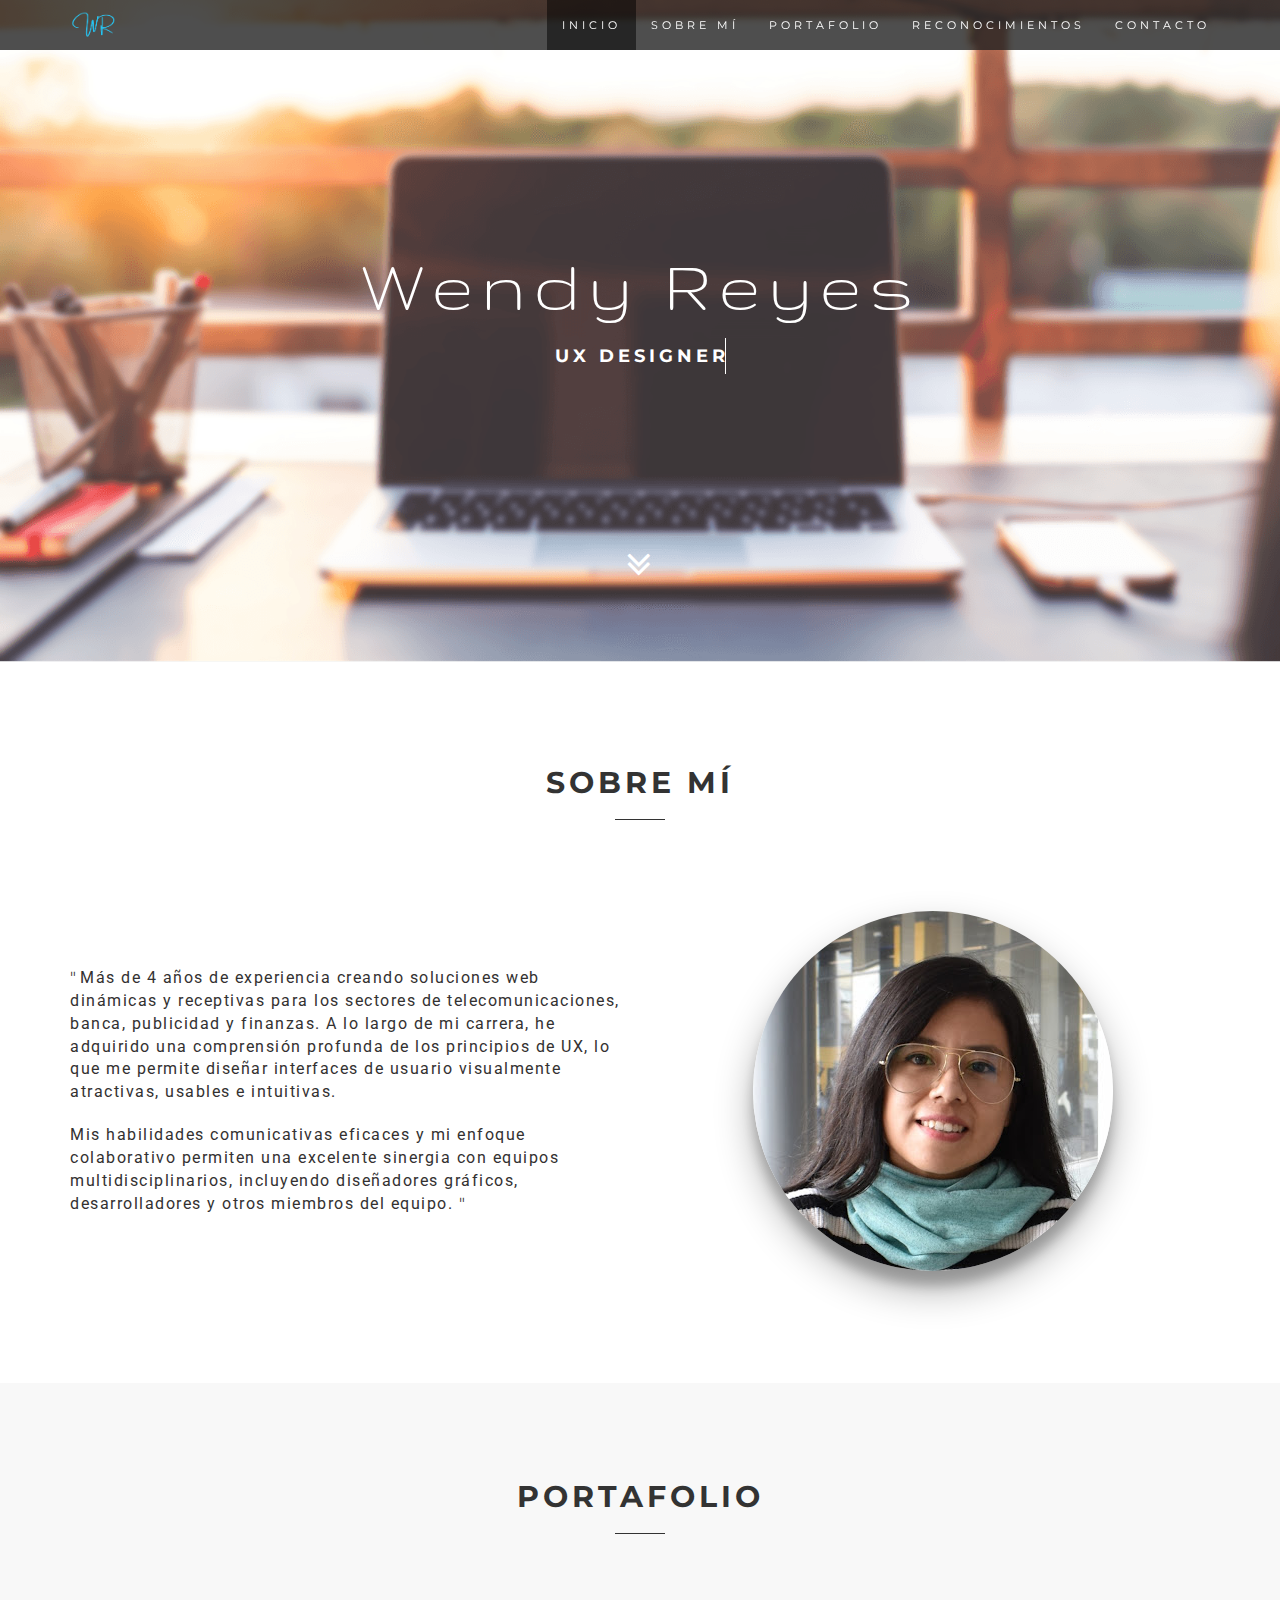
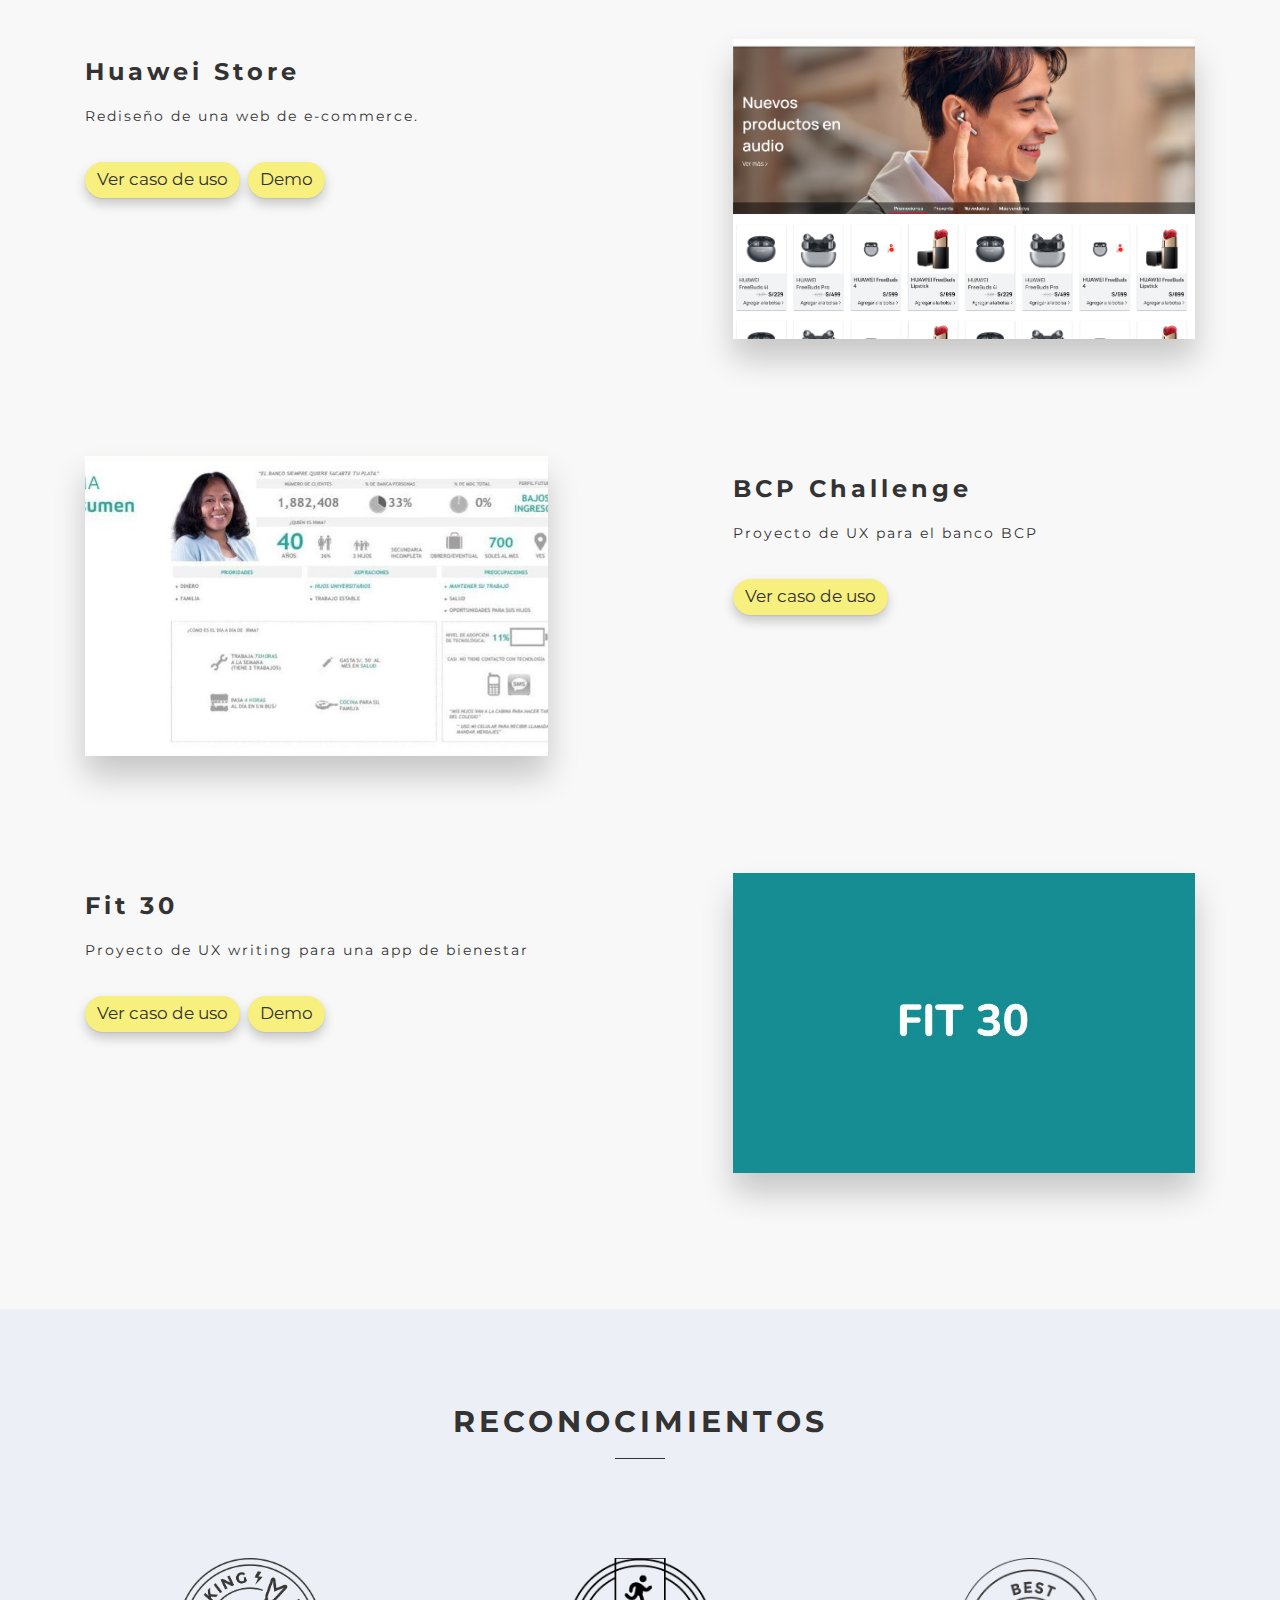
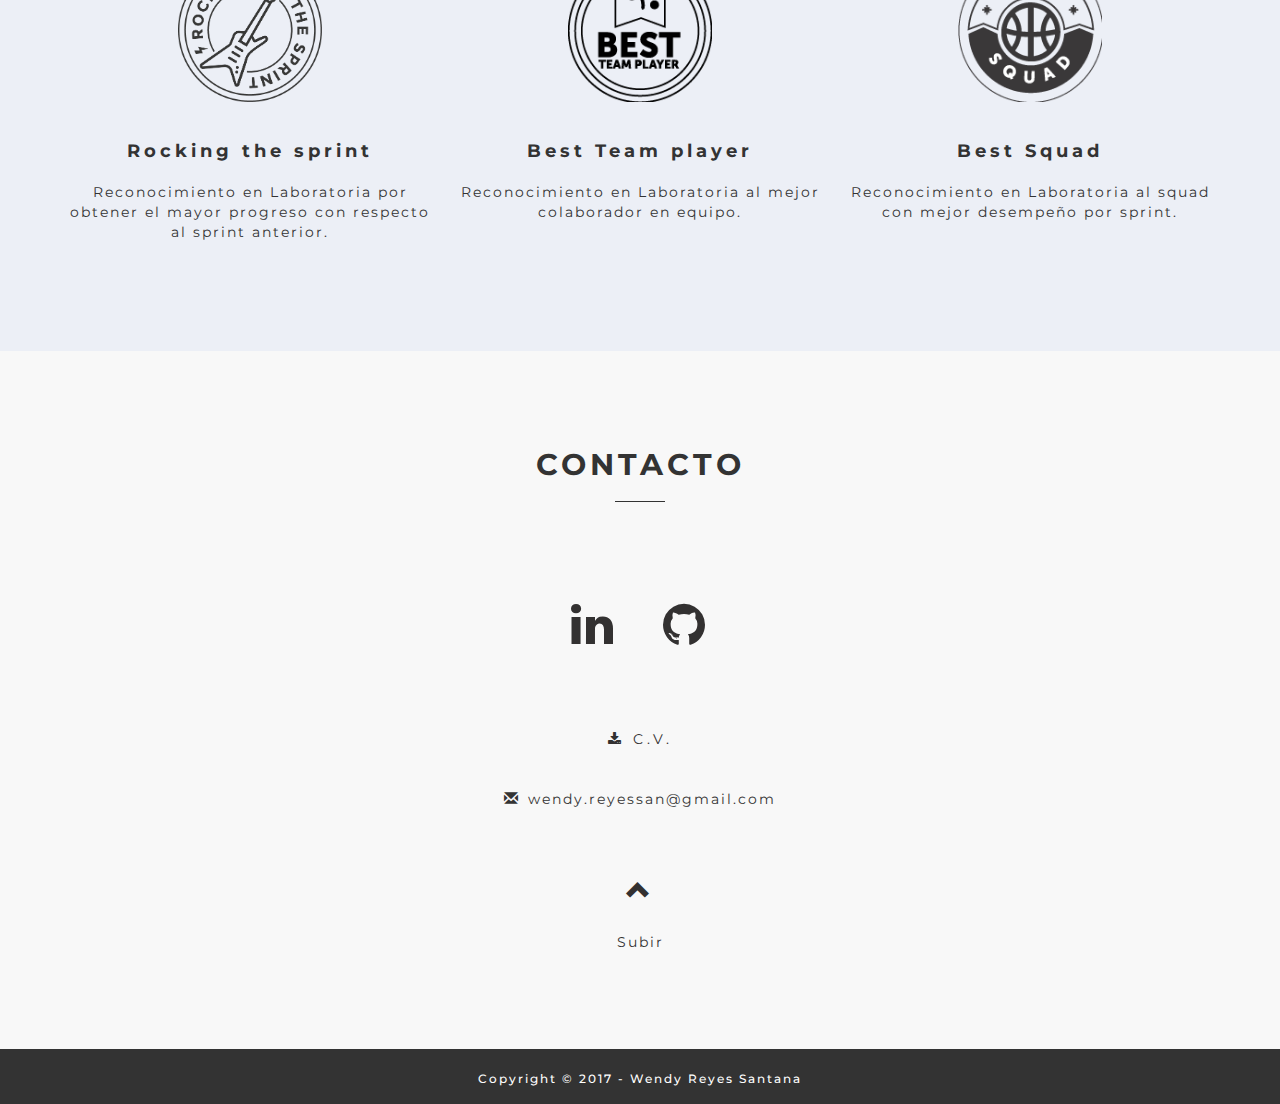
==== index.html @ da8abe86 "Update styles" ====
<!DOCTYPE html>
<html lang="es">
  <head>
    <meta charset="utf-8">
    <meta name="viewport" content="width=device-width, initial-scale=1">
    <title>Wendy Reyes Santana</title>
    <link href="https://fonts.googleapis.com/css?family=Montserrat" rel="stylesheet" type="text/css">
    <link href="https://fonts.googleapis.com/css?family=Roboto" rel="stylesheet">
    <link rel="stylesheet" href="https://fonts.googleapis.com/css?family=Gruppo">
		<link rel="icon" href="assets/img/logo.png" type="image/png">
		<link href="https://cdnjs.cloudflare.com/ajax/libs/font-awesome/4.7.0/css/font-awesome.css" rel="stylesheet">
    <link rel="stylesheet" href="assets/css/bootstrap.min.css">
    <link rel="stylesheet" href="assets/css/style.css">
    <link rel="stylesheet" href="assets/css/main.css">
  </head>
  <body id="myPage" data-spy="scroll" data-target=".navbar" data-offset="60">
    <header>
      <nav class="navbar navbar-inverse navbar-fixed-top">
        <div class="container">
          <div class="navbar-header">
            <button type="button" class="navbar-toggle" data-toggle="collapse" data-target="#myNavbar">
              <span class="icon-bar"></span>
              <span class="icon-bar"></span>
              <span class="icon-bar"></span>
            </button>
            <a href="#myPage" id="nav-logo">
							<img src="assets/img/logo.png" alt="Logo" height="50px">
						</a>
          </div>
          <div class="collapse navbar-collapse" id="myNavbar">
            <ul class="nav navbar-nav navbar-right text-uppercase">
              <li><a href="#home">inicio</a></li>
              <li><a href="#about">sobre mí</a></li>
              <!--
              <li><a href="#skills">habilidades</a></li>
              -->
              <li><a href="#portfolio">portafolio</a></li>
              <li><a href="#acknowledgments">Reconocimientos</a></li>
							<li><a href="#contact">contacto</a></li>
            </ul>
          </div>
        </div>
      </nav>
    </header>
    <div id="home">
			<div class="row">
				<div class="col-xs-12 text-center">
					<h1>Wendy Reyes</h1>
					<h2 class="text-typing hidden-xs">UX Designer</h2>
					<a href="#about"><i class="fa fa-angle-double-down" aria-hidden="true"></i></a>
				</div>
			</div>
    </div>
    <div id="about">
      <div class="container slideanim">
        <div class="row">
          <div class="col-xs-12">
            <h2 class="text-center">Sobre mí</h2>
            <hr class="text-center hr-title">
          </div>
        </div>
				<div class="row">
					<div class="col-xs-12 col-md-6">
            <!--
            <div class="col-xs-12 text-center">
              <img src="assets/img/logo.png" alt="Logo cyan" id="cyan-logo">
            </div>
            -->
						<p><span>"</span>Más de 4 años de experiencia creando 
              soluciones web dinámicas y receptivas para los sectores de telecomunicaciones, banca, publicidad y finanzas. A lo largo de mi carrera, he adquirido una comprensión profunda de los principios de UX, lo que me permite diseñar interfaces de usuario visualmente atractivas, usables e intuitivas.</p>
						<p>Mis habilidades comunicativas eficaces y mi enfoque colaborativo permiten una excelente sinergia con equipos multidisciplinarios, incluyendo diseñadores gráficos, desarrolladores y otros miembros del equipo. <span>"</span></p>
					</div>
					<div class="col-xs-12 col-md-6 hidden-xs">
						<img src="assets/img/perfil.jpg" alt="Imagen del perfil" class="img-responsive img-circle">
					</div>
				</div>
			</div>
    </div>
    <!--
    <div id="skills">
      <div class="container">
        <div class="row row-1">
          <h2 class="text-center">Habilidades técnicas</h2>
          <hr class="text-center hr-title">
          <div class="col-xs-6 col-xs-offset-3 col-sm-2 col-sm-offset-2 item">
            <img src="assets/img/skills/JSlogo.jpg" class="img-responsive">
          </div>
          <div class="col-xs-6 col-xs-offset-3 col-sm-2 col-sm-offset-1 item">
            <img src="assets/img/skills/HTML5.png" class="img-responsive">
          </div>
          <div class="col-xs-6 col-xs-offset-3 col-sm-2 col-sm-offset-1 item">
            <img src="assets/img/skills/css3.png" class="img-responsive">
          </div>
          <div class="col-xs-6 col-xs-offset-3 col-sm-2 col-sm-offset-2 item">
            <img src="assets/img/skills/materialize-logo.png" class="img-responsive">
          </div>
          <div class="col-xs-6 col-xs-offset-3 col-sm-2 col-sm-offset-1 item">
            <img src="assets/img/skills/bootstrap.png" class="img-responsive">
          </div>
          <div class="col-xs-6 col-xs-offset-3 col-sm-2 col-sm-offset-1 item">
            <img src="assets/img/skills/sass.svg" class="img-responsive">
          </div>
        </div>
        <div class="row row-2">
          <div class="col-xs-6 col-xs-offset-3 col-sm-2 col-sm-offset-2 item">
            <img src="assets/img/skills/jquery2.png" class="img-responsive">
          </div>
          <div class="col-xs-6 col-xs-offset-3 col-sm-2 col-sm-offset-1 item">
            <img src="assets/img/skills/github.png" class="img-responsive">
          </div>
          <div class="col-xs-6 col-xs-offset-3 col-sm-2 col-sm-offset-1 item">
            <img src="assets/img/skills/json.png" class="img-responsive">
          </div>
        </div>
      </div>
    </div>
    -->
    <div id="portfolio">
      <div class="container">
				<div class="row">
          <h2 class="text-center">Portafolio</h2>
          <hr class="text-center hr-title">

          <div class="col-xs-12 item slideanim">
	          <div class="col-sm-5 col-xs-12">
	            <h3><strong>Huawei Store</strong></h3>
	            <p>Rediseño de una web de e-commerce.</p>
              <a href="https://medium.com/@wendy.reyessan/proyecto-orientado-a-la-aplicaci%C3%B3n-de-t%C3%A9cnicas-y-estrategias-de-prototipado-1c9bbcf1e987" class="btn btn-default" target="_blank" role="button">Ver caso de  uso</a>
							<a href="https://www.figma.com/proto/uGMrvmRpfDImGrmumc7QjM/Prototipo-de-alta-fidelidad?type=design&node-id=4-5&t=KYqpLMZ8t4zhvRYJ-1&scaling=scale-down&page-id=0%3A1&starting-point-node-id=4%3A5&mode=design" class="btn btn-default" target="_blank" role="button">Demo</a>
            </div>
	          <div class="col-sm-5 col-sm-offset-2 col-xs-12 item-img" id="flash"></div>
	        </div>
          <!--
	        <div class="col-xs-12 item slideanim">
	          <div class="col-sm-5 col-xs-12">
	            <h3><strong>Flash Bitacora</strong></h3>
	            <p>Proyecto que permite al usuario publicar un nuevo evento, texto o cargar contenido multimedia. Desarrollado con los APIs File, Location, Video (mpeg/mp4/quicktime), Image, y Audio(mp3) de HTML5, se utilizó Materialize como framework de CSS y ES6.</p>
              <a href="https://github.com/flordeciruela/Flash-bitacora.git" class="btn btn-default" target="_blank" role="button"><i class="fa fa-github" aria-hidden="true"></i>Ver en GitHub</a>
							<a href="https://flordeciruela.github.io/Flash-bitacora/" class="btn btn-default" target="_blank" role="button">Demo</a>
            </div>
	          <div class="col-sm-5 col-sm-offset-2 col-xs-12 item-img" id="flash"></div>
	        </div>
          -->
	        <div class="col-xs-12 item slideanim">
	          <div class="col-sm-5 col-xs-12 item-img hidden-xs" id="yape"></div>
	          <div class="col-sm-5 col-sm-offset-2 col-xs-12">
	            <h3><strong>BCP Challenge</strong></h3>
	            <p>Proyecto de UX para el banco BCP</p>
							<a href="https://docs.google.com/presentation/d/1IdjhiAYwyGbcwfNctMI5wC35aweOwzPd1KHDzsZZhLg/edit#slide=id.g371386a272_0_2" class="btn btn-default" target="_blank" role="button">Ver caso de  uso</a>
							<!--
              <a href="https://yape-wreyes.herokuapp.com/" class="btn btn-default" target="_blank" role="button">Demo</a>
              -->
						</div>
            <div class="col-sm-5 col-xs-12 item-img visible-xs" id="yape"></div>
	        </div>
	        <div class="col-xs-12 item slideanim">
	          <div class="col-sm-5 col-xs-12">
	            <h3><strong>Fit 30</strong></h3>
	            <p>Proyecto de UX writing para una app de bienestar</p>
							<a href="https://docs.google.com/presentation/d/1_iKab0jCT4UDCzuE29qNi7YshenGJgnsFrczaoHOQXk/edit?usp=sharing" class="btn btn-default" target="_blank" role="button">Ver caso de  uso</a>
							<a href=https://www.figma.com/proto/9CPPfIEW5d8km9o7dLLlUq/Fit-30?node-id=50-149&node-type=canvas&t=IA3wg2pb7blNKDZi-1&scaling=scale-down&content-scaling=fixed&page-id=50%3A0" class="btn btn-default" target="_blank" role="button">Demo</a>
						</div>
	          <div class="col-sm-5 col-sm-offset-2 col-xs-12 item-img" id="labcar"></div>
	        </div>
	      </div>
      </div>
    </div>
    <div id="acknowledgments">
      <div class="container">
        <div class="row">
          <h2 class="text-center text-uppercase">Reconocimientos</h2>
          <hr class="text-center hr-title">
          <div class="col-xs-12 col-md-4">
            <article class="card animated fadeInLeft text-center">
              <img class="card-img-top img-responsive center-block" src="assets/img/rocking.png" alt="Pin Rocking">
              <div class="card-block">
                <h4 class="card-title"><strong>Rocking the sprint</strong></h4>
                <p class="card-text">Reconocimiento en Laboratoria por obtener el mayor progreso con respecto al sprint anterior.</p>
              </div>
            </article>
          </div>
          <div class="col-xs-12 col-md-4">
            <article class="card animated fadeInLeft text-center">
              <img class="card-img-top img-responsive center-block" src="assets/img/team.png" alt="Pin best team">
              <div class="card-block">
                <h4 class="card-title"><strong>Best Team player</strong></h4>
                <p class="card-text">Reconocimiento en Laboratoria al mejor colaborador en equipo.</p>
              </div>
            </article>
          </div>
          <div class="col-xs-12 col-md-4">
            <article class="card animated fadeInLeft text-center">
              <img class="card-img-top img-responsive center-block" src="assets/img/squad.png" alt="Pin best squad">
              <div class="card-block">
                <h4 class="card-title"><strong>Best Squad</strong></h4>
                <p class="card-text">Reconocimiento en Laboratoria al squad con mejor desempeño por sprint.</p>
              </div>
            </article>
          </div>
        </div>
      </div>
    </div>
		<div id="contact">
			<div class="container slideanim">
				<div class="row text-center">
					<h2>Contacto</h2>
          <hr class="text-center hr-title">
					<div class="col-xs-12">
						<p>
							<a href="https://www.linkedin.com/in/wendy-reyes-santana/" target="_blank"><i class="fa fa-linkedin" aria-hidden="true"></i></a>
							<a href="https://github.com/flordeciruela" target="_blank"><i class="fa fa-github" aria-hidden="true"></i></a>
						</p>
						<br>
						<p class="col-xs-12">
							<a href="assets/docs/wendy_reyes_cv.pdf"><span class="fa fa-download" aria-hidden="true"></span> C.V.</a>
						</p>
            <p class="col-xs-12"><span class="glyphicon glyphicon-envelope"></span> wendy.reyessan@gmail.com</p>
						<a href="#myPage" title="To Top"><span class="glyphicon glyphicon-chevron-up"></span></a>
						<p>Subir</p>
					</div>
				</div>
			</div>
		</div>
    <footer class="container-fluid text-center">
      <h6>Copyright &copy; 2017 - Wendy Reyes Santana</h6>
    </footer>
    <script src="assets/js/jquery-3.2.1.min.js" charset="utf-8"></script>
    <script src="assets/js/bootstrap.min.js" charset="utf-8"></script>
    <script src="assets/js/app.js" charset="utf-8"></script>
  </body>
</html>
---- assets/css/style.css ----
@font-face {
  font-family: 'icomoon';
  src:  url('fonts/icomoon.eot?hv2fzh');
  src:  url('fonts/icomoon.eot?hv2fzh#iefix') format('embedded-opentype'),
    url('fonts/icomoon.ttf?hv2fzh') format('truetype'),
    url('fonts/icomoon.woff?hv2fzh') format('woff'),
    url('fonts/icomoon.svg?hv2fzh#icomoon') format('svg');
  font-weight: normal;
  font-style: normal;
}

[class^="icon-"], [class*=" icon-"] {
  /* use !important to prevent issues with browser extensions that change fonts */
  font-family: 'icomoon' !important;
  speak: none;
  font-style: normal;
  font-weight: normal;
  font-variant: normal;
  text-transform: none;
  line-height: 1;

  /* Better Font Rendering =========== */
  -webkit-font-smoothing: antialiased;
  -moz-osx-font-smoothing: grayscale;
}

.icon-html5:before {
  content: "\e900";
}
.icon-brand4:before {
  content: "\e901";
  color: #8c8c8c;
}
.icon-linuxfoundation:before {
  content: "\e901";
  color: #8c8c8c;
}
.icon-brand7:before {
  content: "\e902";
  color: #565656;
}
.icon-bootstrap:before {
  content: "\e902";
  color: #565656;
}
.icon-brand6:before {
  content: "\e903";
}
.icon-json:before {
  content: "\e903";
}
.icon-brand8:before {
  content: "\e904";
  color: #000;
}
.icon-heroku:before {
  content: "\e904";
  color: #000;
}
.icon-brand9:before {
  content: "\e905";
  color: #8c8c8c;
}
.icon-brand10:before {
  content: "\e906";
  color: #717171;
}
.icon-brand3:before {
  content: "\e907";
  color: #c2c2c2;
}
.icon-sass:before {
  content: "\e907";
  color: #c2c2c2;
}
.icon-brand2:before {
  content: "\e908";
  color: #8c8c8c;
}
.icon-csswizardry:before {
  content: "\e908";
  color: #8c8c8c;
}
.icon-brand5:before {
  content: "\e909";
  color: #717171;
}
.icon-css3:before {
  content: "\e909";
  color: #717171;
}
.icon-brand:before {
  content: "\e90a";
  color: #a7a7a7;
}
.icon-javascript:before {
  content: "\e90a";
  color: #a7a7a7;
}
---- assets/css/main.css ----
* {
	font-family: 'Montserrat', sans-serif;
	letter-spacing: 4px;
}

body {
	background-color: #ffffff;
}

hr.hr-title {
	border-top: 1px solid #333;
	width: 5rem;
	margin-bottom: 8%;
}

h2 {
	font-family: 'Montserrat', sans-serif;
	text-transform: uppercase;
	letter-spacing: 4px;
	font-weight: bold;
}

/*Deslizar elementos
.slideanim {visibility:hidden;}
.slide {
  animation-name: slide;
  -webkit-animation-name: slide;
  animation-duration: 1s;
  -webkit-animation-duration: 1s;
  visibility: visible;
}

@keyframes slide {
  0% {
    opacity: 0;
    transform: translateY(50%);
  }
  100% {
    opacity: 1;
    transform: translateY(0%);
  }
}

@-webkit-keyframes slide {
  0% {
    opacity: 0;
    -webkit-transform: translateY(50%);
  }
  100% {
    opacity: 1;
    -webkit-transform: translateY(0%);
  }
}
*/
.cyan {
  color: #1BCBFF;
}

.text-white {
  color: #FFFFFF;
}

.fa-angle-double-down,
.glyphicon-chevron-up {
	font-size: 1.8em;
	padding: 10px;
	display: inline-block;
	-webkit-animation: next-section-bounce 1.5s infinite;
	-moz-animation: next-section-bounce 1.5s infinite;
	animation: next-section-bounce 1.5s infinite;
}

@-webkit-keyframes next-section-bounce {
    0% {
    	-webkit-transform: translateY(5px);
    	opacity: 0.8;
    }
    50% {
    	-webkit-transform: translateY(-5px);
    	opacity: 1;
    }
    100% {
    	-webkit-transform: translateY(5px);
    	opacity: 0.8;
    }
}
@-moz-keyframes next-section-bounce {
    0% {-moz-transform: translateY(5px);}
    50% {-moz-transform: translateY(-5px);}
    100% {-moz-transform: translateY(5px);}
}
@keyframes next-section-bounce {
    0% {transform: translateY(5px);}
    50% {transform: translateY(-5px);}
    100% {transform: translateY(5px);}
}

/*Header*/
nav.navbar-inverse {
  font-family: 'Montserrat', sans-serif;
  text-transform: uppercase;
  font-size: 11px !important;
  line-height: 1.42857143 !important;
  letter-spacing: 2px;
	background-color: rgba(34, 34, 34, 0.8);
	border: none;
}

.navbar-inverse .navbar-nav li a {
	color: #ffffff;
}

.navbar-inverse .navbar-nav li a:hover {
	color: #bbb7b7;
}

.navbar-inverse .navbar-nav .active a {
	background-color: rgba(0, 0, 0, 0.5);
}

.text-typing{
  color: #ffffff;
  font-family: 'Montserrat', sans-serif;
	text-transform: uppercase;
	font-size: 18px;
	letter-spacing: 4px;
  overflow:hidden;
  white-space:nowrap;
  width: 9.5em;
  -webkit-animation: type 1s steps(6), blink 1s linear infinite;
  margin: auto;
	margin-bottom: 9em;
  padding:0;
  border-right: .1em solid;
  line-height: 2em;
}

h1.title{
  color: #ffffff;
  font-size: 100px;
	font-family: 'Montserrat', sans-serif;
	letter-spacing: 20px;
	font-weight: bold;
}

.text-typing:nth-child(2){
  -webkit-animation: type2 3s steps(21), blink 1s linear infinite;
	padding: 0;
}

@keyframes type{
  from{width:0}
}
@keyframes type2{
  0%{width: 0;}
  50%{width: 0;}
  100%{ width: 100; }
}
@keyframes blink{
  0%,100%{border-color:transparent}
  50%{border-color: #F7EF7E}
}

/*Home*/
@keyframes animatedBackground {
	0% { background-position: 100% 0 100% 100%; }
	50% { background-position: 100% 50% 100% 100%; }
  100% { background-position: 100% 100% 100% 100%; }
}

#home {
  height: 662px;
  padding: 0;
  background-image: url(../img/fondo4.png);
  background-position: -10% 100%;
  background-size: cover;
  background-repeat: no-repeat;
  margin-bottom: 0;
  padding-top: 16em;
	-webkit-animation: animatedBackground 2s linear infinite;
}

#home .row {
	margin: 0;
	/*
	background-image: radial-gradient(white, rgba(255,255,255,.2) 2px, transparent 40px), radial-gradient(white, rgba(255,255,255,.1) 2px, transparent 40px), radial-gradient(rgba(255,255,255,.4), rgba(255,255,255,.1) 2px, transparent 30px);
	*/
	background-size: 550px 550px, 280px 280px, 250px 250px, 150px 150px;
}

#home h1 {
	font-family: 'Gruppo', sans-serif;
	font-size:6vw;
	color: #ffffff;
	letter-spacing: 0.10em;
}

#home a {
	color: #ffffff;
	font-size: 22px;
}

/*About*/
#about {
  padding-top: 6em;
	padding-bottom: 8em;
	background-color: #FFFFFF;
}

#about .row {
	display: flex;
	align-items: center;
	justify-content: space-between;
}

#about p {
  font-family: 'Roboto', sans-serif;
  letter-spacing: 1.5px;
  font-size: 16px;
	color: #333131;
}

#about .img-circle {
	/*
	-webkit-filter: grayscale(100%);
	filter: grayscale(100%);
	*/
	margin: 0 auto;
	text-align: center;
	/*box-shadow: rgba(0, 0, 0, 0.2) 0px 60px 40px -7px;*/
	box-shadow: rgba(0, 0, 0, 0.3) 0px 19px 38px, rgba(0, 0, 0, 0.22) 0px 15px 12px;
}

/*skills*/
#skills {
	padding-top: 7%;
	padding-bottom: 7%;
	background-image: url(../img/coffee.jpg);
	background-size: cover;
	background-repeat: no-repeat;
}

#skills .row {
	background: rgba(255, 255, 255, 0.4);
}

#skills .row-1 {
	padding-top: 6%;
}

#skills .row-2 {
	padding-bottom: 1em;
}

#skills hr {
	margin-bottom: 6%;
}

#skills .item {
	margin-top: 2rem;
	margin-bottom: 4rem;
}

/*Portfolio*/
#portfolio {
  padding: 6% 0;
	/*background-color: #FCEEE3;#D2F9E1*/
	background-color: #f8f8f8;
}

#portfolio hr {
  margin-bottom: 4%;
}

#portfolio .btn {
	border: none;
	/*border-radius: 25px;
	background-color: #b1b6b8;
	color: #FFFFFF;
	-webkit-box-shadow: 0px 4px 8px rgba(0, 0, 0, 0.5);
	-moz-box-shadow: 0px 4px 8px rgba(0, 0, 0, 0.5);
	box-shadow: 0px 4px 8px rgba(0, 0, 0, 0.5);
	*/
	border-radius: 32px;
	box-shadow: 0px 0.8px 1.5px 0px rgba(0, 0, 0, 0.10), 0px 6px 12px 0px rgba(0, 0, 0, 0.20);
	transition: all 0.4s ease 0s;
	background-color: #F7EF7E;
}

#portfolio .btn:hover {
	box-shadow: 0px 2px 4px 0px rgba(0, 0, 0, 0.10), 0px 9px 15px 0px rgba(0, 0, 0, 0.20);
	transition: all 0.4s ease 0s;
}

#portfolio .item {
	cursor: pointer;
	margin-top: 5%;
	margin-bottom: 5%;
	padding-left: 30px;
	padding-right: 30px;
}

#portfolio .item div {
	padding: 0;
}

#portfolio .item-img {
	background-size: cover;
	background-position: center;
	height: 300px;
	box-shadow: rgba(0, 0, 0, 0.2) 0px 20px 30px;
	transition: all 0.4s ease 0s;
}

#portfolio .item-img:hover {
	box-shadow: rgba(0, 0, 0, 0.2) 0px 30px 40px;
	transition: all 0.4s ease 0s;
}

#portfolio p {
	color: #333;
	letter-spacing: 2px;
}

#portfolio a {
	margin-top: 1em;
	margin-bottom: 1em;
	font-size: 1.2em;
	letter-spacing: 0;
}

div#flash {
	background-image: url(../img/flash.png);
}

div#pinterest:hover {

}

div#yape {
	background-image: url(../img/yape-1.jpg);
}

div#labcar {
	background-image: url(../img/labcar.jpg);
}

/*Acknowledgments*/
#acknowledgments {
	/*background-color: #DAE4FF;*/
	background-color: #ECEFF6;
	color: #333;
	padding-top: 6%;
	padding-bottom: 7%;
}

#acknowledgments hr {
	margin-bottom: 5%;
}

#acknowledgments .card img {
	width: 40%;
	margin: 4rem auto;
}

#acknowledgments h4, p {
	margin: 2rem auto;
	letter-spacing: 2px;
}

/*Contact*/
#contact {
	background-color: #f8f8f8;
	padding: 6% 0;
}

#contact hr {
	margin-bottom: 5%;
}

#contact a {
	text-decoration: none;
	color: #333131;
}

#contact a:hover i,
#contact a:hover span {
	transform: rotateY(360deg);
}

#contact .glyphicon-chevron-up {
	margin-top: 1.5em;
}

#contact i {
	font-size: 3.5em;
	margin: 0.4em;
	transition: all 0.5s ease 0s;
}

#contact span {
	transition: all 0.5s ease 0s;
}

/*footer*/
footer.container-fluid {
	/*background-color: #b1b6b8;*/
	background-color: #333;
	color: #ffffff;
	padding-top: 10px;
	padding-bottom: 5px;
}

footer h6 {
	letter-spacing: 2px;
	line-height: 2rem;
}

@media only screen and (max-width: 900px) {
	h2 {
		font-size: 2rem;
	}

	header #nav-logo {
		margin-left: 12px;
	}

	#skills, #portfolio, #acknowledgments, #contact {
		padding: 5rem 0;
	}

	#home {
	  height: auto;
	  background-position: center;
		padding-top: 5em;
		margin-top: 3em;
	}

	#about .row {
		text-align: center;
	}

	#about #cyan-logo {
		width: 50%;
	}

	#skills .row-1 {
		padding-top: 5rem;
	}

	#skills .item {
		padding-top: 1em;
		padding-bottom: 1em;
		margin-top: 2rem;
		margin-bottom: 2rem;
	}

	#portfolio .item {
		margin: 3rem auto;
	}

	#portfolio .item-img {
		margin-top: 1em;
	}

	#portfolio p {
		font-size: 1.5rem;
		letter-spacing: 2px;
	}

	#portfolio .container .row {
		padding: 0;
		text-align: center;
	}

	#portfolio h2 {
		padding-bottom: 0;
	}

	#portfolio h3 {
		font-size: 2rem;
		margin-bottom: 2rem;
	}

	#contact p {
		letter-spacing: 0.1rem;
	}

}
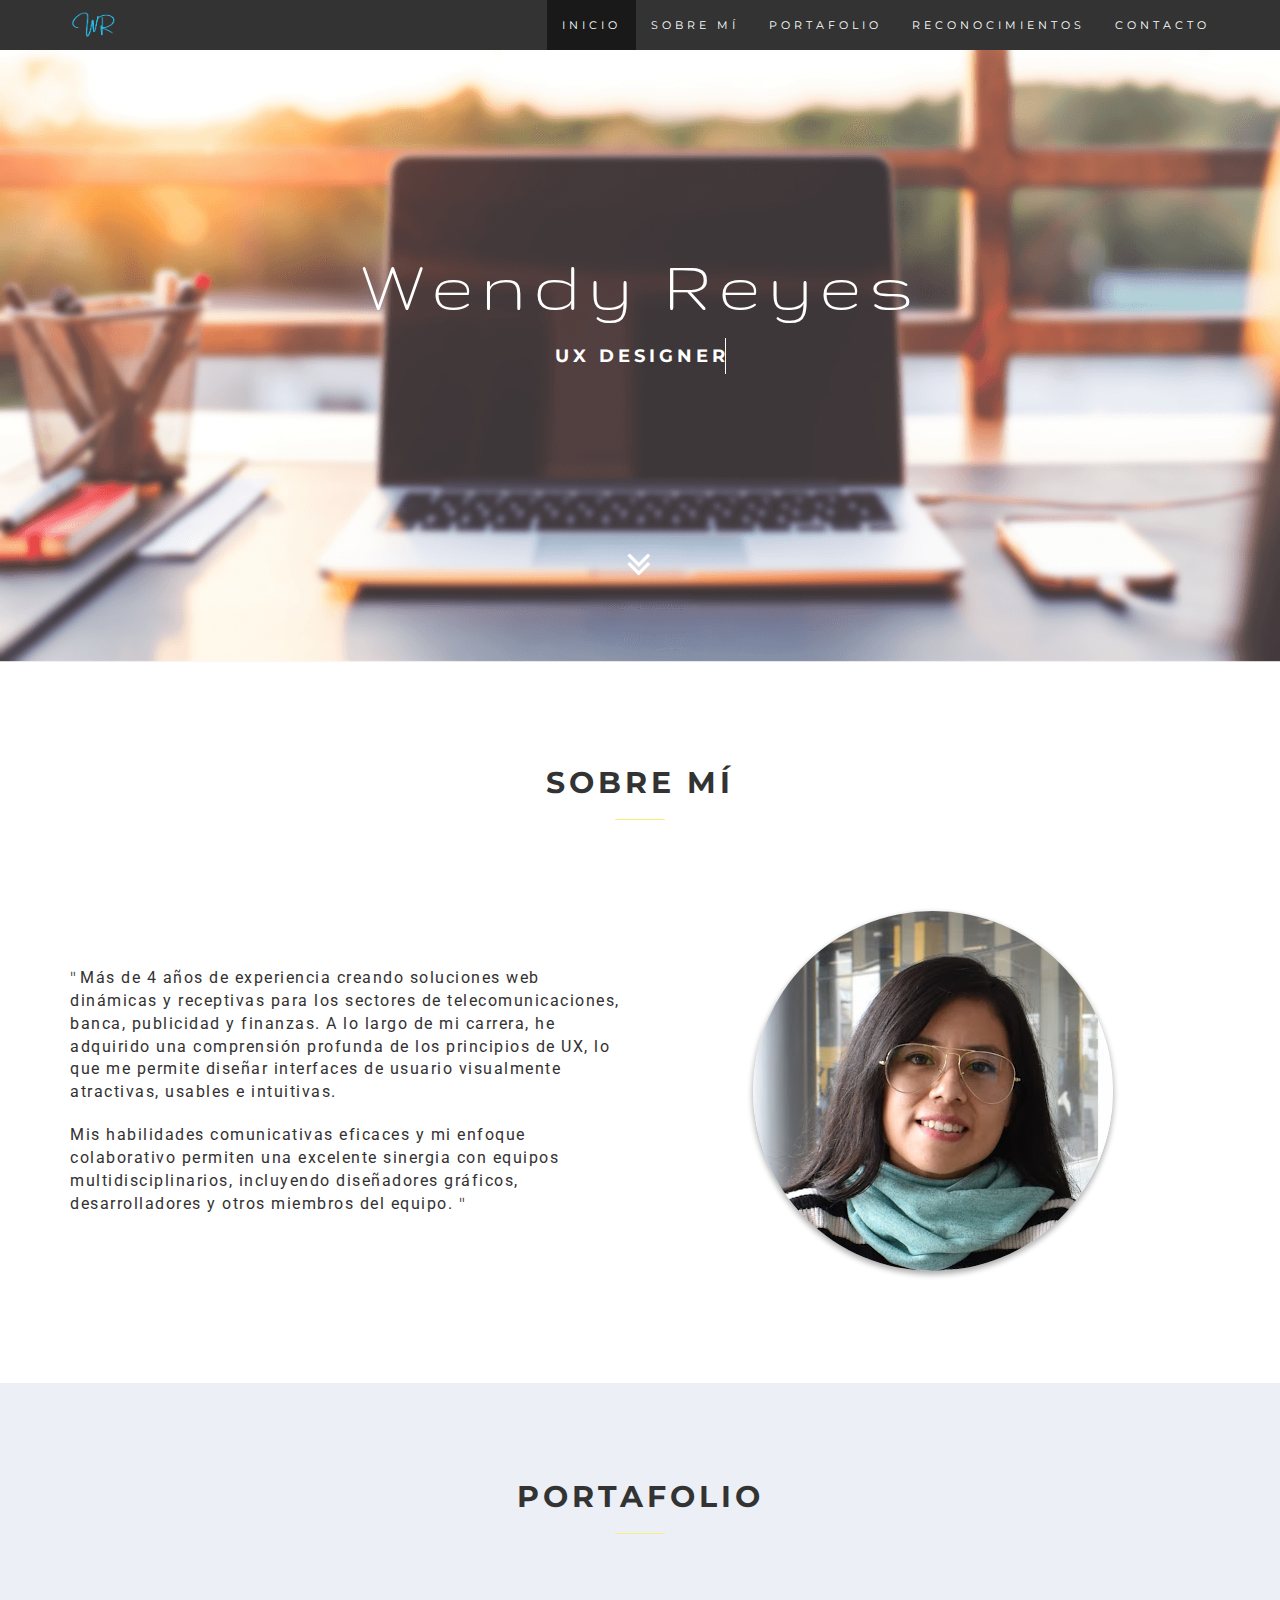
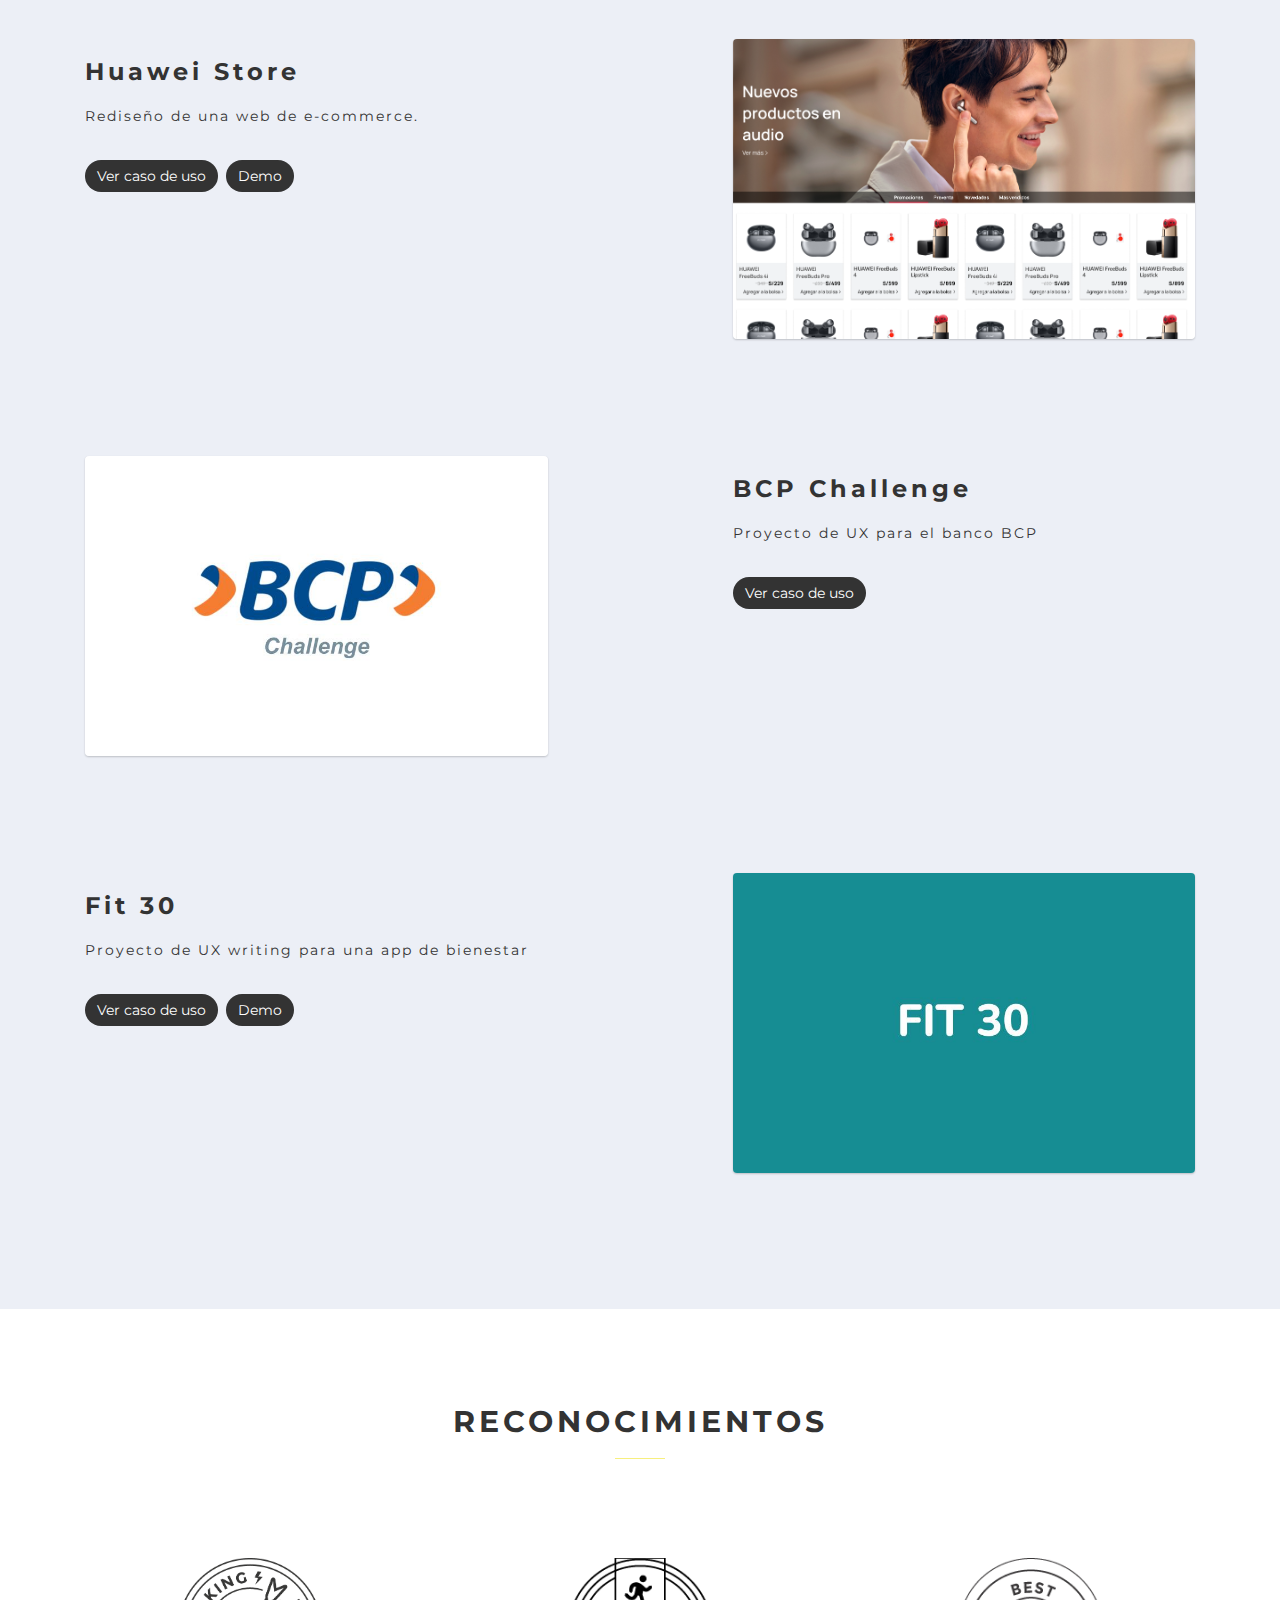
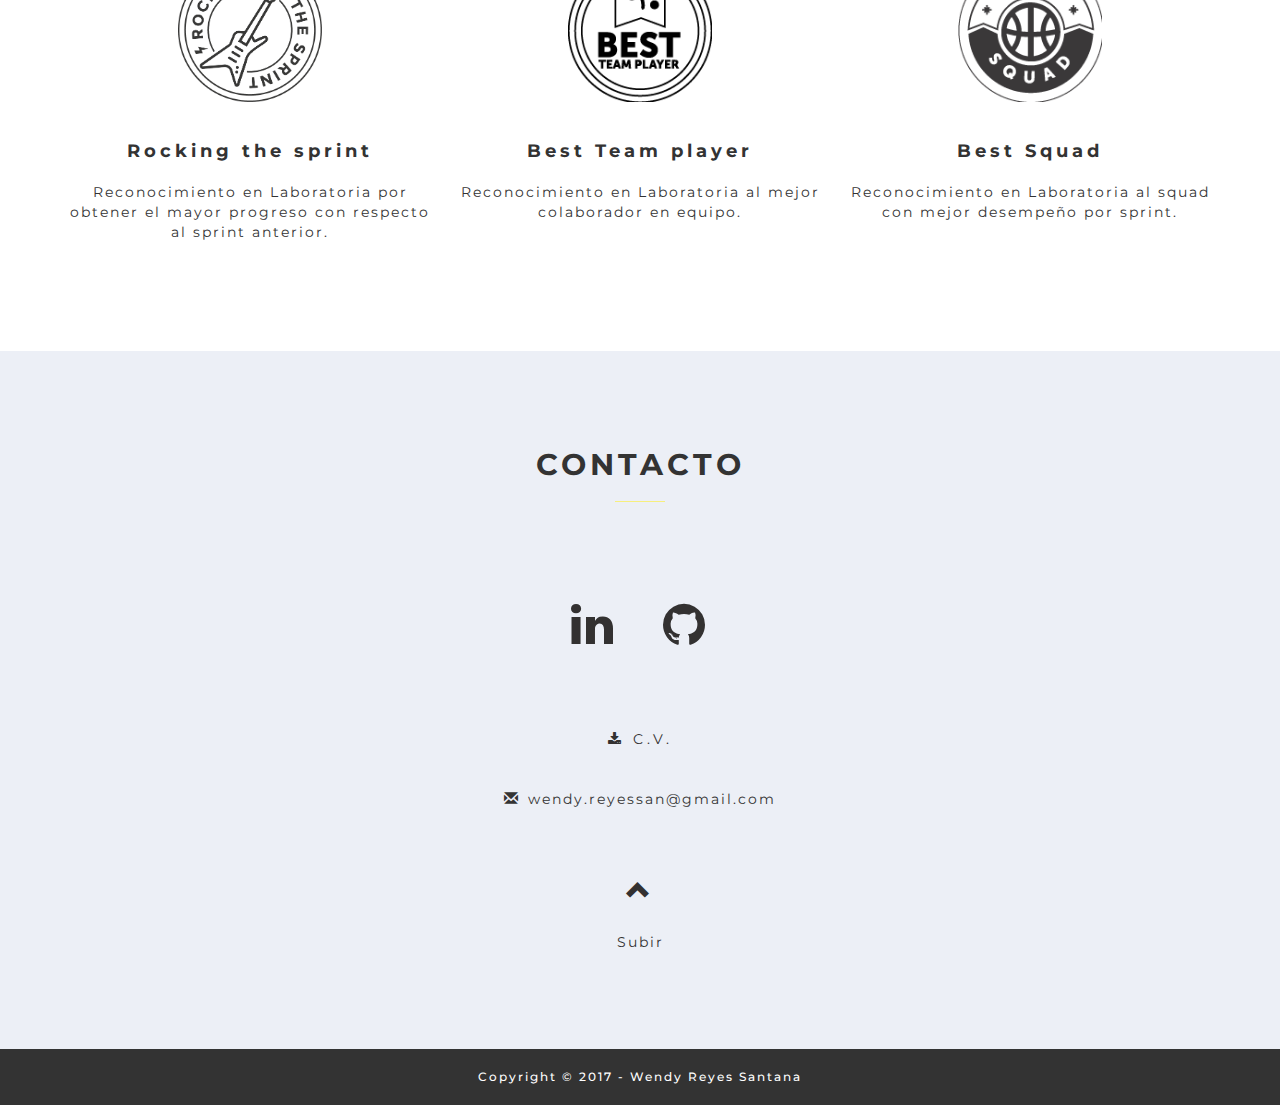
==== commit 44b57e97: "Update padding" ====
--- a/index.html
+++ b/index.html
@@ -46,8 +46,8 @@
 			<div class="row">
 				<div class="col-xs-12 text-center">
 					<h1>Wendy Reyes</h1>
-					<h2 class="text-typing hidden-xs">UX Designer</h2>
-					<a href="#about"><i class="fa fa-angle-double-down" aria-hidden="true"></i></a>
+					<h2 class="text-typing">UX Designer</h2>
+					<a href="#about" class="hidden-xs"><i class="fa fa-angle-double-down" aria-hidden="true"></i></a>
 				</div>
 			</div>
     </div>
@@ -210,7 +210,7 @@
 							<a href="https://www.linkedin.com/in/wendy-reyes-santana/" target="_blank"><i class="fa fa-linkedin" aria-hidden="true"></i></a>
 							<a href="https://github.com/flordeciruela" target="_blank"><i class="fa fa-github" aria-hidden="true"></i></a>
 						</p>
-						<br>
+						<br class="hidden-xs">
 						<p class="col-xs-12">
 							<a href="assets/docs/wendy_reyes_cv.pdf"><span class="fa fa-download" aria-hidden="true"></span> C.V.</a>
 						</p>
--- a/assets/css/main.css
+++ b/assets/css/main.css
@@ -8,7 +8,7 @@
 }
 
 hr.hr-title {
-	border-top: 1px solid #333;
+	border-top: 1px solid #F7EF7E;
 	width: 5rem;
 	margin-bottom: 8%;
 }
@@ -102,7 +102,8 @@
   font-size: 11px !important;
   line-height: 1.42857143 !important;
   letter-spacing: 2px;
-	background-color: rgba(34, 34, 34, 0.8);
+	/*background-color: rgba(34, 34, 34, 0.8);*/
+	background-color: #333;
 	border: none;
 }
 
@@ -111,7 +112,7 @@
 }
 
 .navbar-inverse .navbar-nav li a:hover {
-	color: #bbb7b7;
+	color: #F7EF7E;
 }
 
 .navbar-inverse .navbar-nav .active a {
@@ -171,6 +172,7 @@
 #home {
   height: 662px;
   padding: 0;
+	background-color: #FFFFFF;
   background-image: url(../img/fondo4.png);
   background-position: -10% 100%;
   background-size: cover;
@@ -228,7 +230,7 @@
 	margin: 0 auto;
 	text-align: center;
 	/*box-shadow: rgba(0, 0, 0, 0.2) 0px 60px 40px -7px;*/
-	box-shadow: rgba(0, 0, 0, 0.3) 0px 19px 38px, rgba(0, 0, 0, 0.22) 0px 15px 12px;
+	box-shadow: rgba(0, 0, 0, 0.16) 0px 3px 6px, rgba(0, 0, 0, 0.23) 0px 3px 6px;
 }
 
 /*skills*/
@@ -265,7 +267,8 @@
 #portfolio {
   padding: 6% 0;
 	/*background-color: #FCEEE3;#D2F9E1*/
-	background-color: #f8f8f8;
+	/*background-color: #f8f8f8;*/
+	background-color: #ECEFF6;
 }
 
 #portfolio hr {
@@ -282,14 +285,15 @@
 	box-shadow: 0px 4px 8px rgba(0, 0, 0, 0.5);
 	*/
 	border-radius: 32px;
-	box-shadow: 0px 0.8px 1.5px 0px rgba(0, 0, 0, 0.10), 0px 6px 12px 0px rgba(0, 0, 0, 0.20);
 	transition: all 0.4s ease 0s;
-	background-color: #F7EF7E;
+	background-color: #333;
+	color: #FFFFFF;
+	font-size: 14px;
 }
 
 #portfolio .btn:hover {
-	box-shadow: 0px 2px 4px 0px rgba(0, 0, 0, 0.10), 0px 9px 15px 0px rgba(0, 0, 0, 0.20);
 	transition: all 0.4s ease 0s;
+	background-color: #444444;
 }
 
 #portfolio .item {
@@ -307,14 +311,9 @@
 #portfolio .item-img {
 	background-size: cover;
 	background-position: center;
+	border-radius: 4px;
 	height: 300px;
-	box-shadow: rgba(0, 0, 0, 0.2) 0px 20px 30px;
-	transition: all 0.4s ease 0s;
-}
-
-#portfolio .item-img:hover {
-	box-shadow: rgba(0, 0, 0, 0.2) 0px 30px 40px;
-	transition: all 0.4s ease 0s;
+	box-shadow: 0px 0.1px 0.3px 0px rgba(0, 0, 0, 0.10), 0px 1px 2px 0px rgba(0, 0, 0, 0.20);
 }
 
 #portfolio p {
@@ -348,7 +347,7 @@
 /*Acknowledgments*/
 #acknowledgments {
 	/*background-color: #DAE4FF;*/
-	background-color: #ECEFF6;
+	background-color: #FFFFFF;
 	color: #333;
 	padding-top: 6%;
 	padding-bottom: 7%;
@@ -370,7 +369,7 @@
 
 /*Contact*/
 #contact {
-	background-color: #f8f8f8;
+	background-color: #ECEFF6;
 	padding: 6% 0;
 }
 
@@ -407,8 +406,8 @@
 	/*background-color: #b1b6b8;*/
 	background-color: #333;
 	color: #ffffff;
-	padding-top: 10px;
-	padding-bottom: 5px;
+	padding-top: 8px;
+	padding-bottom: 8px;
 }
 
 footer h6 {
@@ -416,6 +415,12 @@
 	line-height: 2rem;
 }
 
+@media only screen and (max-width: 1024px) {
+	#home{
+		height: auto;
+	}
+}
+
 @media only screen and (max-width: 900px) {
 	h2 {
 		font-size: 2rem;
@@ -430,10 +435,28 @@
 	}
 
 	#home {
-	  height: auto;
+		background-color: #333;
+		background-image: none;
 	  background-position: center;
-		padding-top: 5em;
+		padding-top: 2em;
 		margin-top: 3em;
+	}
+
+	.text-typing {
+		margin-bottom: 5em;
+		font-size: 16px;
+	}
+
+	#home h1 {
+		font-size:8vw;
+	}
+
+	#about {
+		padding: 2em 0;
+	}
+
+	#about p {
+		font-size: 14px;
 	}
 
 	#about .row {
@@ -455,12 +478,20 @@
 		margin-bottom: 2rem;
 	}
 
+	#portfolio {
+		padding: 2em 0;
+	}
+
 	#portfolio .item {
 		margin: 3rem auto;
 	}
 
 	#portfolio .item-img {
 		margin-top: 1em;
+	}
+
+	#portfolio .btn {
+		font-size: 14px;
 	}
 
 	#portfolio p {
@@ -482,8 +513,25 @@
 		margin-bottom: 2rem;
 	}
 
+	#acknowledgments {
+		padding: 2em 0;
+	}
+
+	#contact {
+		padding: 2em 0;
+	}
+
 	#contact p {
 		letter-spacing: 0.1rem;
 	}
 
-}
+	#contact i {
+		font-size: 2.5em;
+		margin: 0 16px;
+	}
+
+	#footer h6 {
+		font-size: 11px;
+	}
+
+}
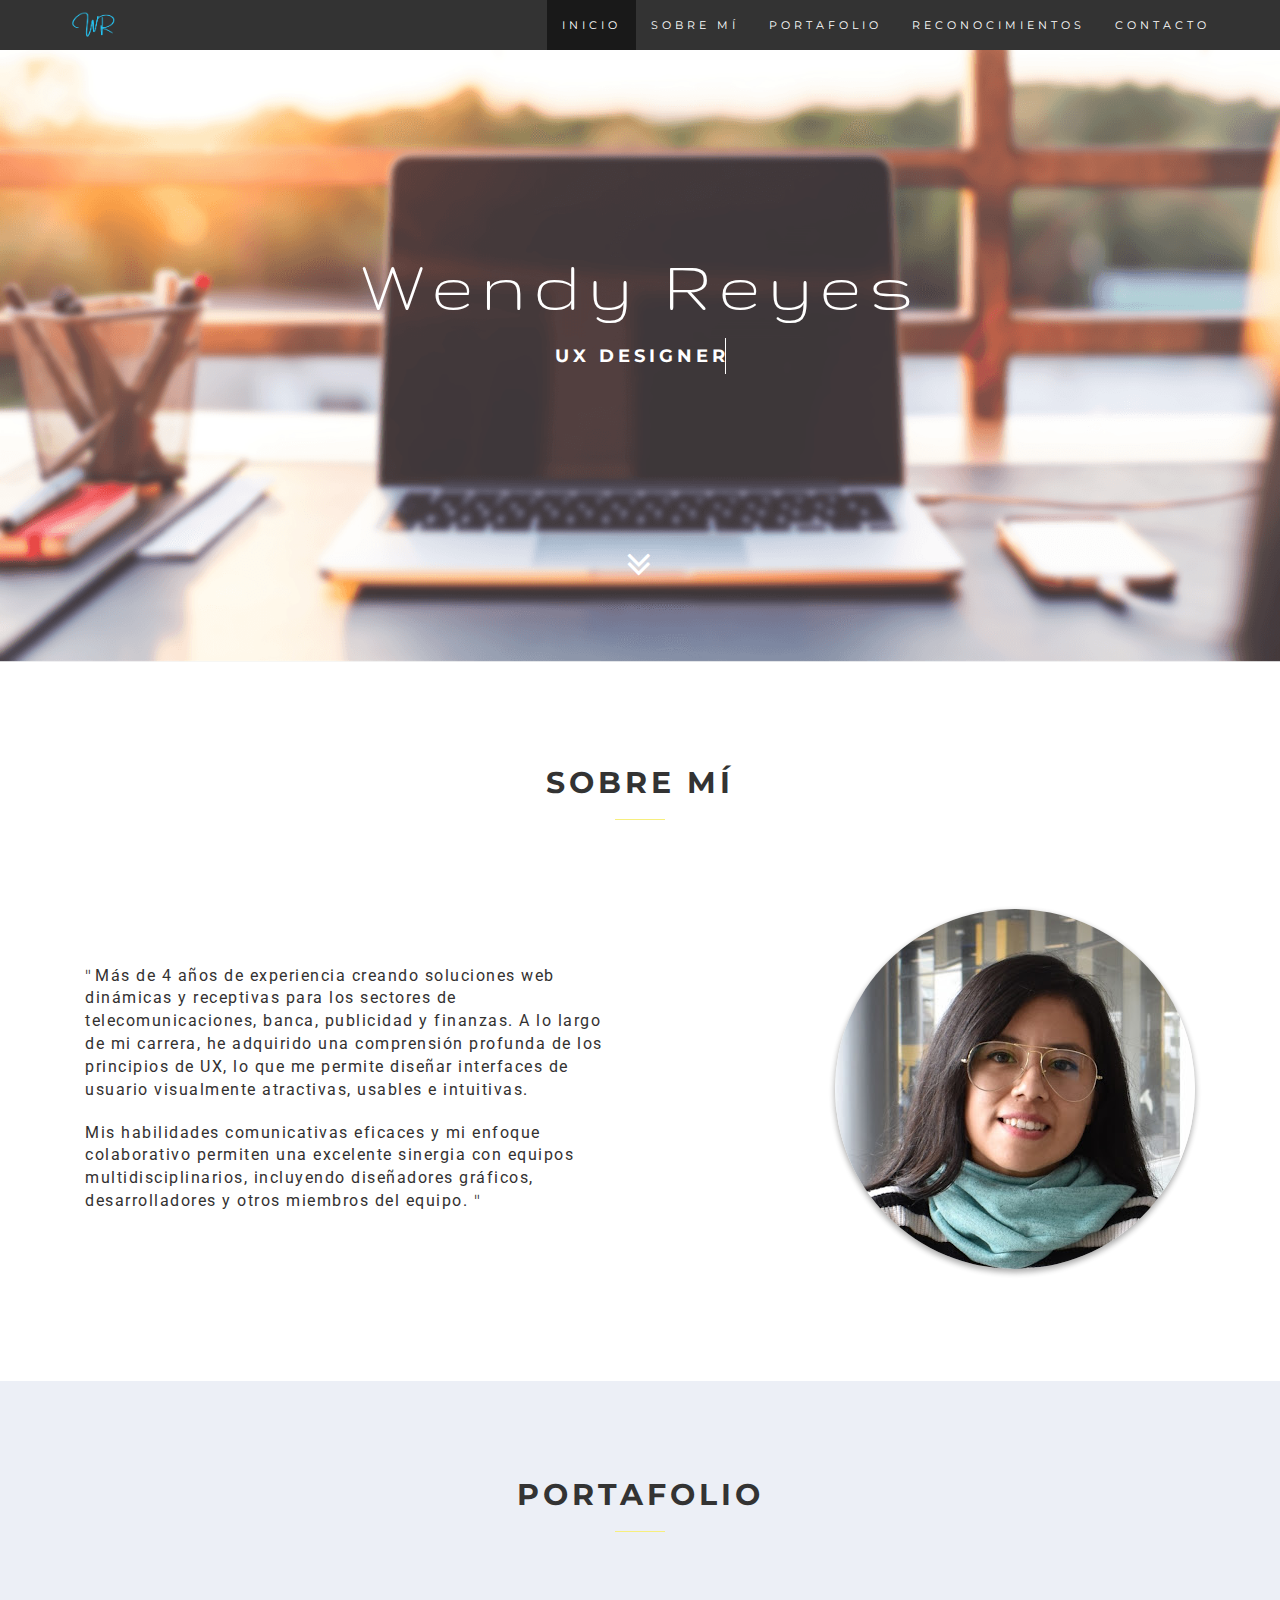
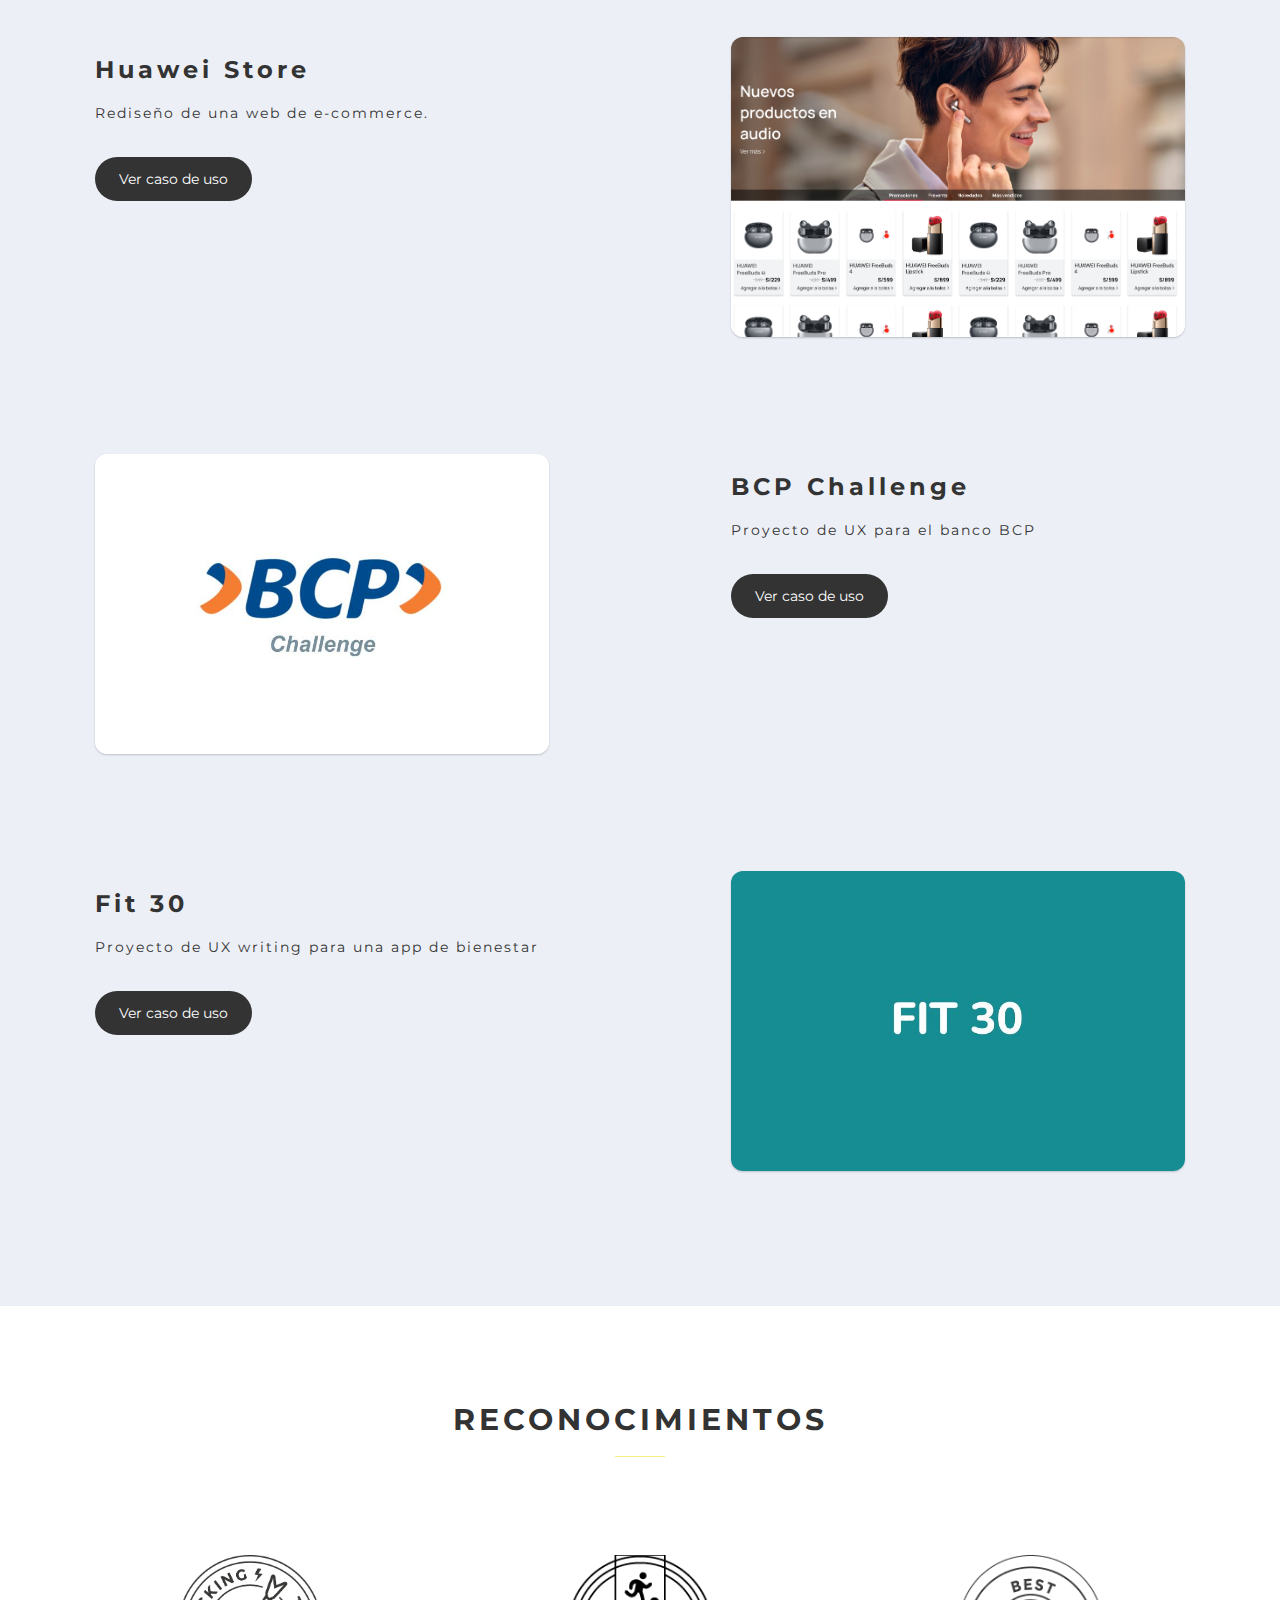
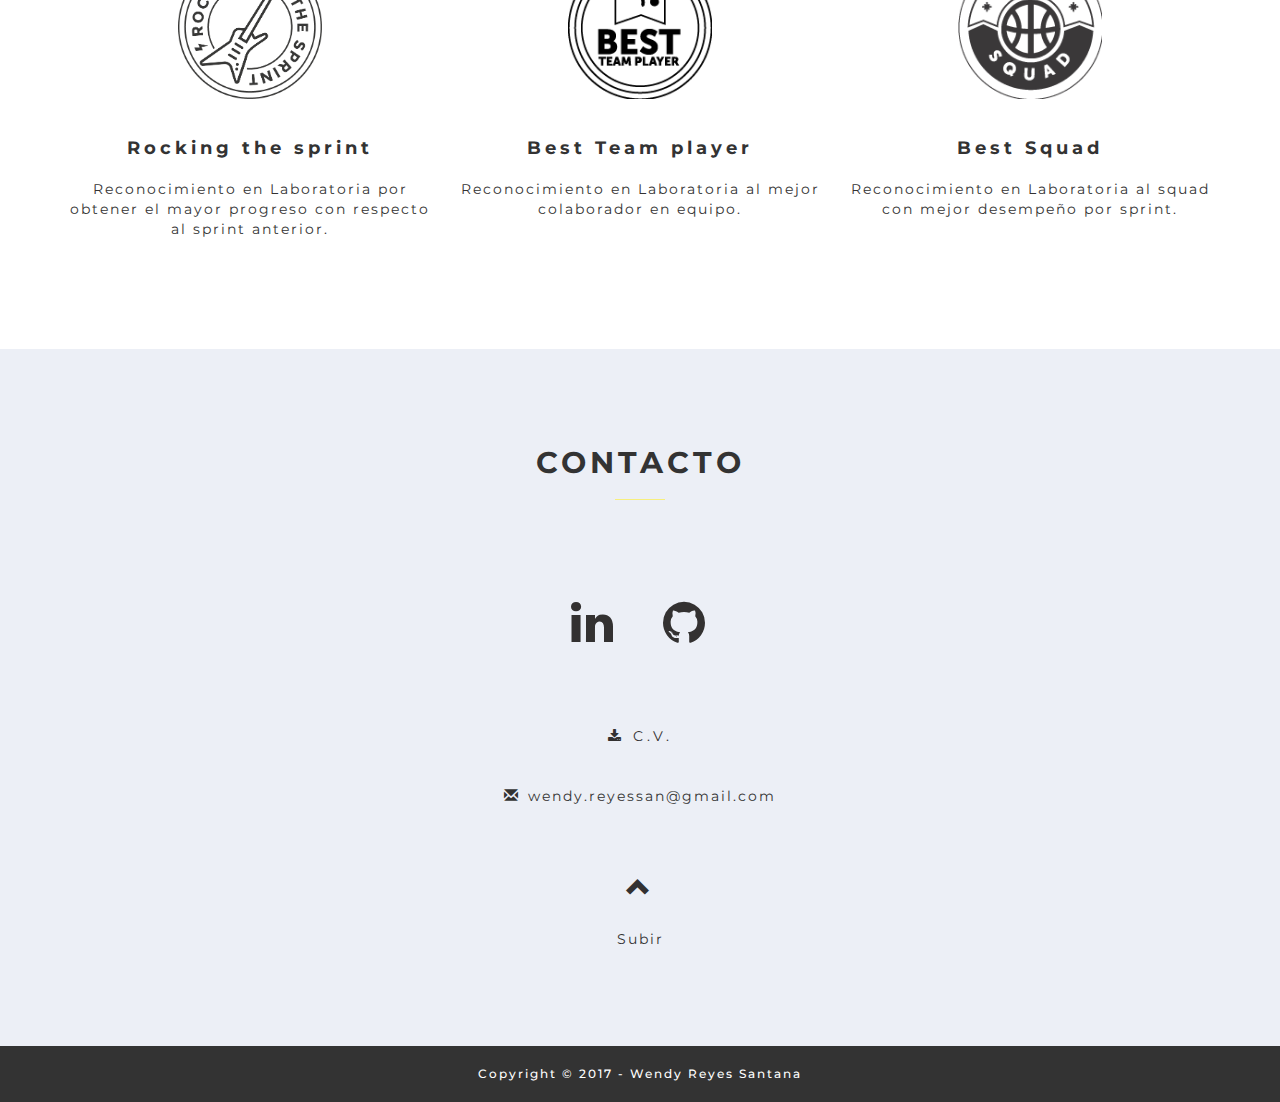
==== commit e234c124: "Update border radius" ====
--- a/index.html
+++ b/index.html
@@ -126,7 +126,6 @@
 	            <h3><strong>Huawei Store</strong></h3>
 	            <p>Rediseño de una web de e-commerce.</p>
               <a href="https://medium.com/@wendy.reyessan/proyecto-orientado-a-la-aplicaci%C3%B3n-de-t%C3%A9cnicas-y-estrategias-de-prototipado-1c9bbcf1e987" class="btn btn-default" target="_blank" role="button">Ver caso de  uso</a>
-							<a href="https://www.figma.com/proto/uGMrvmRpfDImGrmumc7QjM/Prototipo-de-alta-fidelidad?type=design&node-id=4-5&t=KYqpLMZ8t4zhvRYJ-1&scaling=scale-down&page-id=0%3A1&starting-point-node-id=4%3A5&mode=design" class="btn btn-default" target="_blank" role="button">Demo</a>
             </div>
 	          <div class="col-sm-5 col-sm-offset-2 col-xs-12 item-img" id="flash"></div>
 	        </div>
@@ -158,7 +157,6 @@
 	            <h3><strong>Fit 30</strong></h3>
 	            <p>Proyecto de UX writing para una app de bienestar</p>
 							<a href="https://docs.google.com/presentation/d/1_iKab0jCT4UDCzuE29qNi7YshenGJgnsFrczaoHOQXk/edit?usp=sharing" class="btn btn-default" target="_blank" role="button">Ver caso de  uso</a>
-							<a href=https://www.figma.com/proto/9CPPfIEW5d8km9o7dLLlUq/Fit-30?node-id=50-149&node-type=canvas&t=IA3wg2pb7blNKDZi-1&scaling=scale-down&content-scaling=fixed&page-id=50%3A0" class="btn btn-default" target="_blank" role="button">Demo</a>
 						</div>
 	          <div class="col-sm-5 col-sm-offset-2 col-xs-12 item-img" id="labcar"></div>
 	        </div>
--- a/assets/css/main.css
+++ b/assets/css/main.css
@@ -210,6 +210,7 @@
 }
 
 #about .row {
+	padding: 0 15px;
 	display: flex;
 	align-items: center;
 	justify-content: space-between;
@@ -227,8 +228,7 @@
 	-webkit-filter: grayscale(100%);
 	filter: grayscale(100%);
 	*/
-	margin: 0 auto;
-	text-align: center;
+	float: right;
 	/*box-shadow: rgba(0, 0, 0, 0.2) 0px 60px 40px -7px;*/
 	box-shadow: rgba(0, 0, 0, 0.16) 0px 3px 6px, rgba(0, 0, 0, 0.23) 0px 3px 6px;
 }
@@ -284,11 +284,12 @@
 	-moz-box-shadow: 0px 4px 8px rgba(0, 0, 0, 0.5);
 	box-shadow: 0px 4px 8px rgba(0, 0, 0, 0.5);
 	*/
-	border-radius: 32px;
+	border-radius: 100px;
 	transition: all 0.4s ease 0s;
 	background-color: #333;
 	color: #FFFFFF;
 	font-size: 14px;
+	padding: 12px 24px;
 }
 
 #portfolio .btn:hover {
@@ -297,11 +298,10 @@
 }
 
 #portfolio .item {
-	cursor: pointer;
 	margin-top: 5%;
 	margin-bottom: 5%;
-	padding-left: 30px;
-	padding-right: 30px;
+	padding-left: 40px;
+	padding-right: 40px;
 }
 
 #portfolio .item div {
@@ -309,12 +309,20 @@
 }
 
 #portfolio .item-img {
+	cursor: pointer;
 	background-size: cover;
 	background-position: center;
-	border-radius: 4px;
+	border-radius: 12px;
 	height: 300px;
+	transition: all 0.4s ease 0s;
 	box-shadow: 0px 0.1px 0.3px 0px rgba(0, 0, 0, 0.10), 0px 1px 2px 0px rgba(0, 0, 0, 0.20);
 }
+
+#portfolio .item-img:hover {
+	transition: all 0.4s ease 0s;
+	box-shadow: 0px 0.1px 0.3px 0px rgba(0, 0, 0, 0.10), 0px 4px 8px 0px rgba(0, 0, 0, 0.20);
+}
+
 
 #portfolio p {
 	color: #333;
@@ -484,6 +492,8 @@
 
 	#portfolio .item {
 		margin: 3rem auto;
+		padding-left: 30px;
+		padding-right: 30px;
 	}
 
 	#portfolio .item-img {
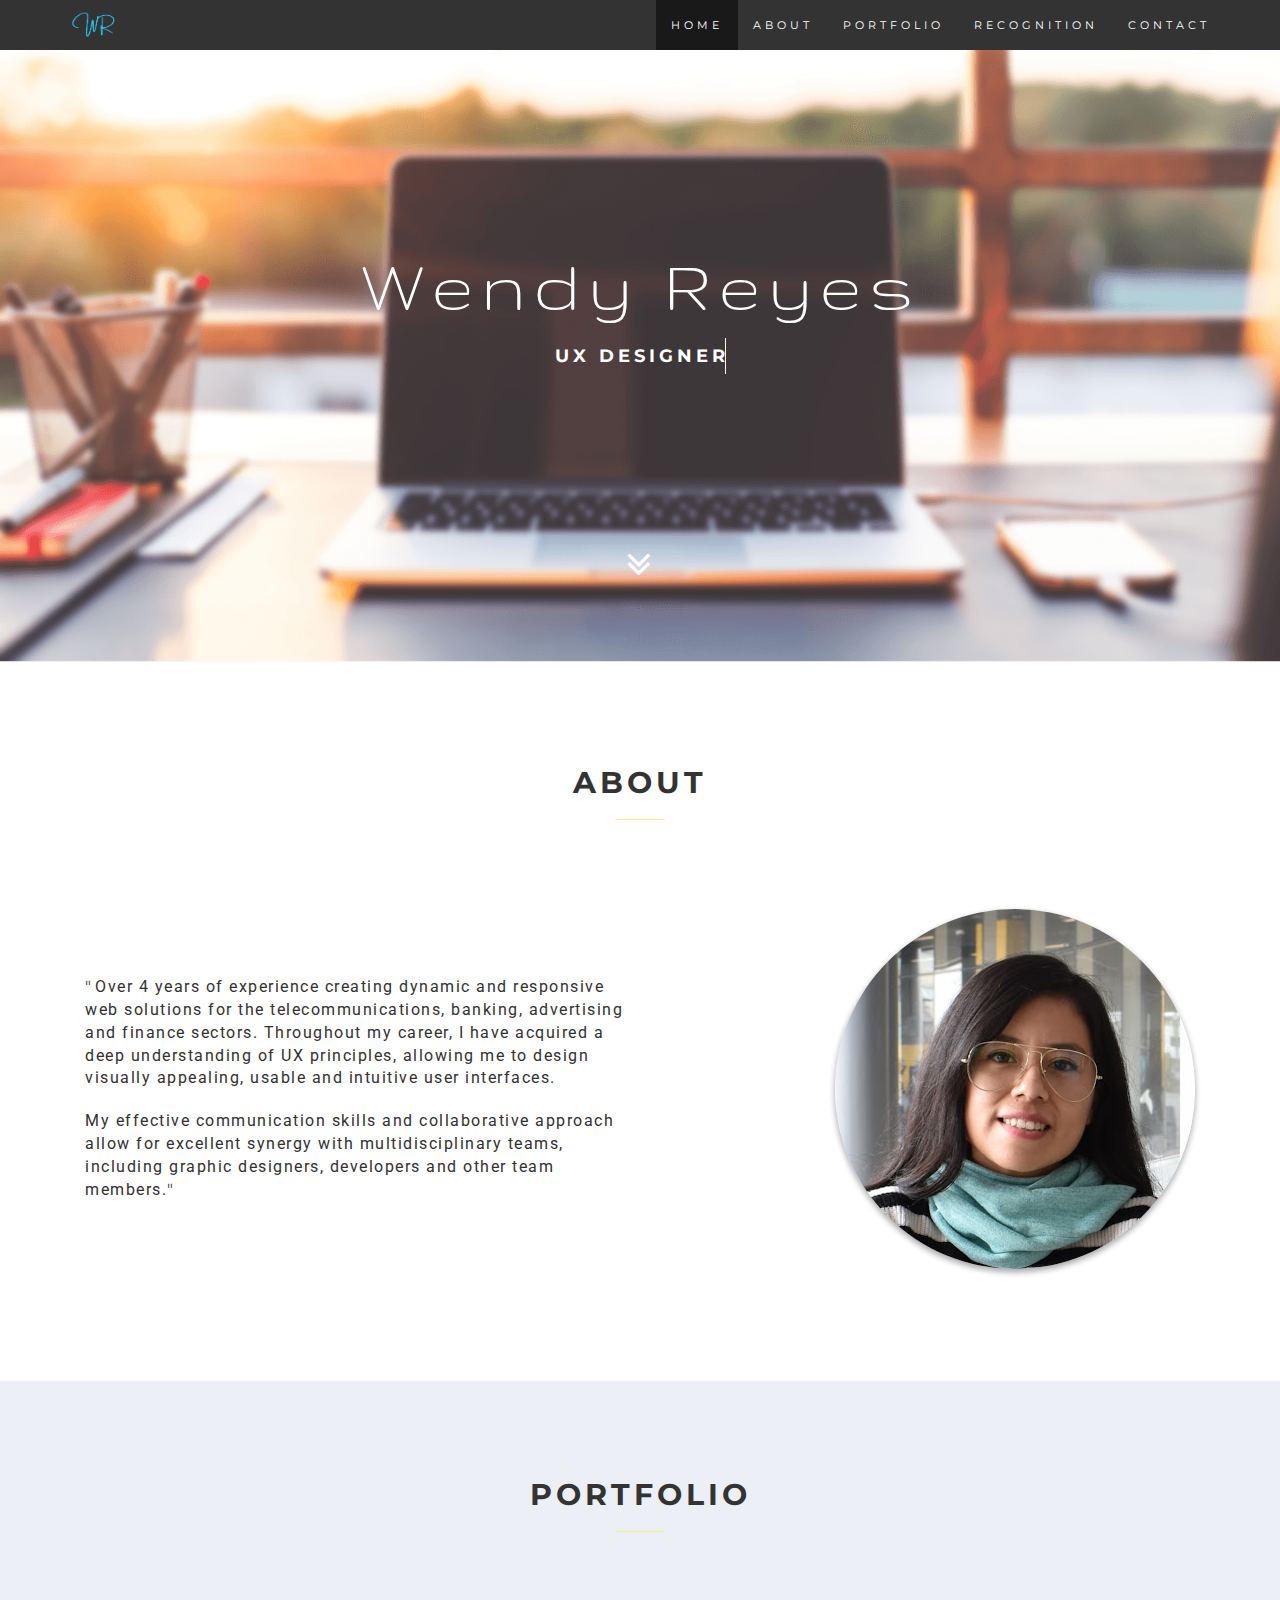
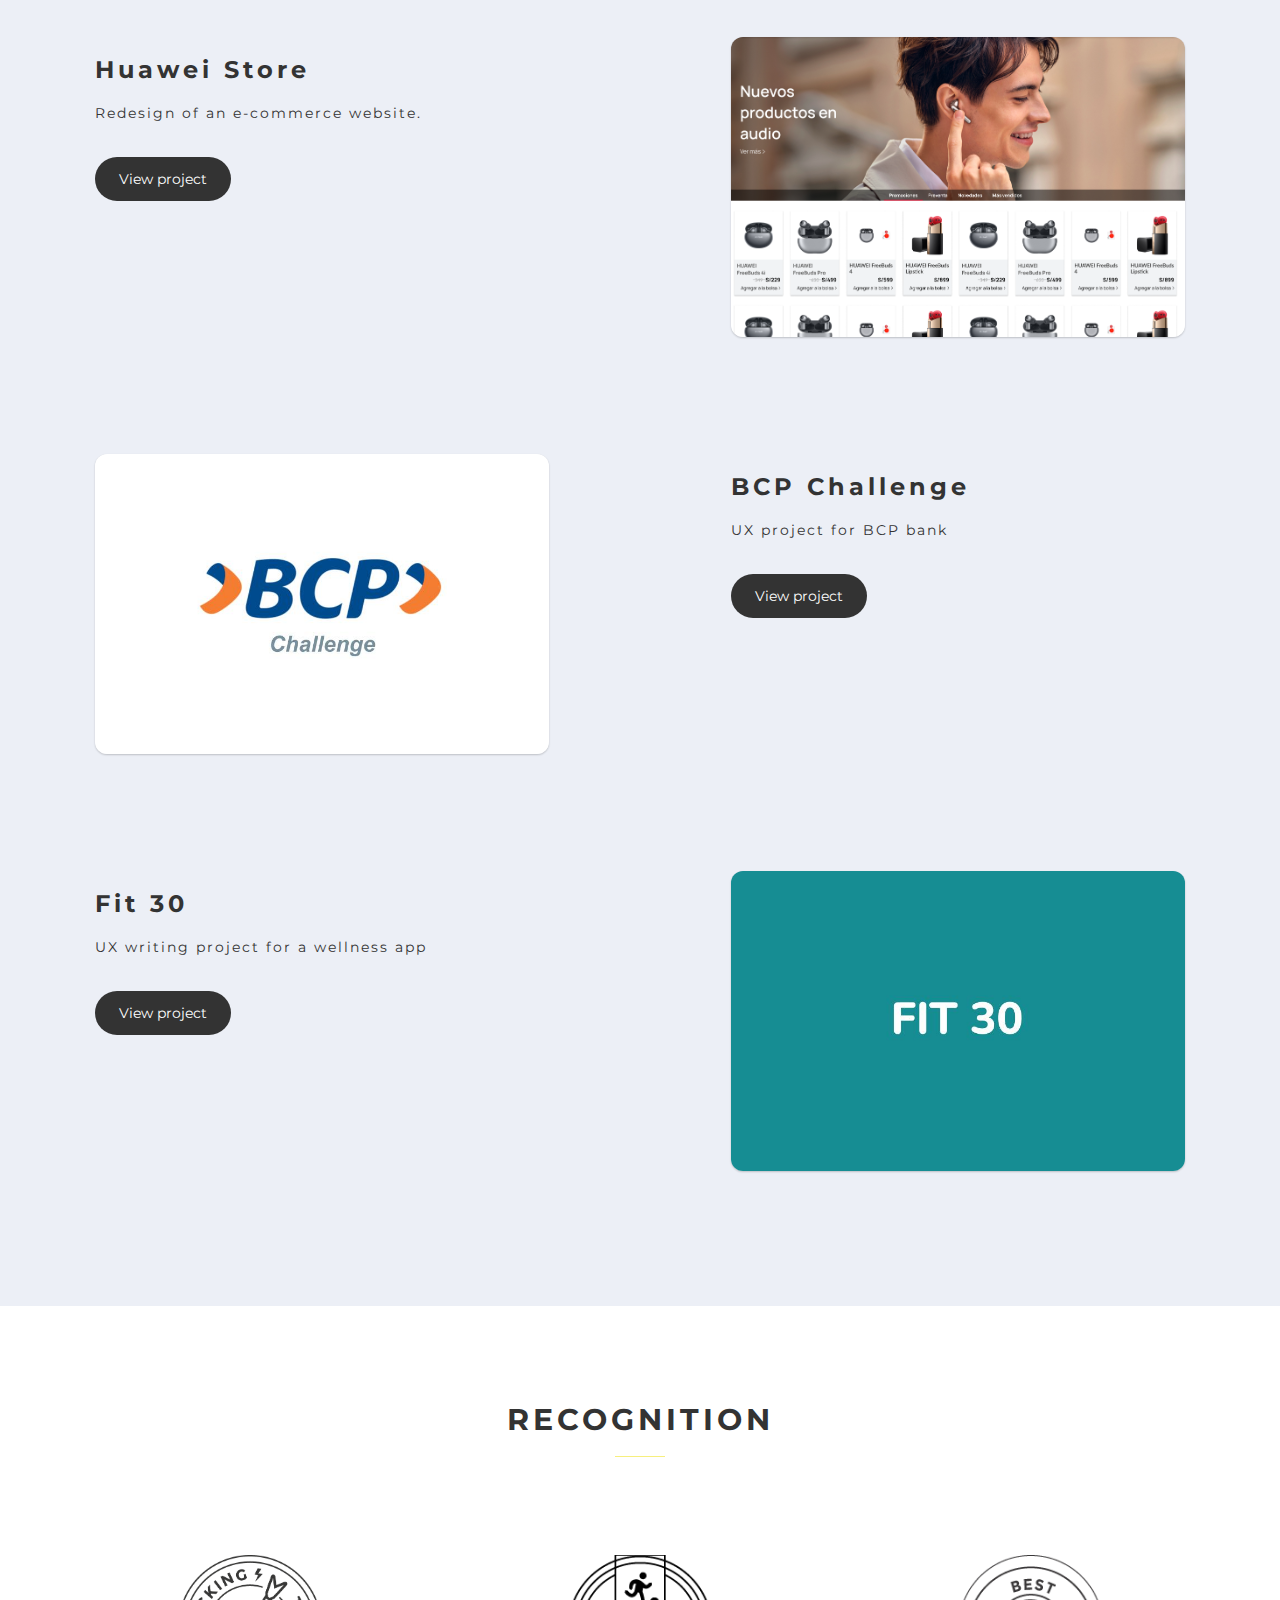
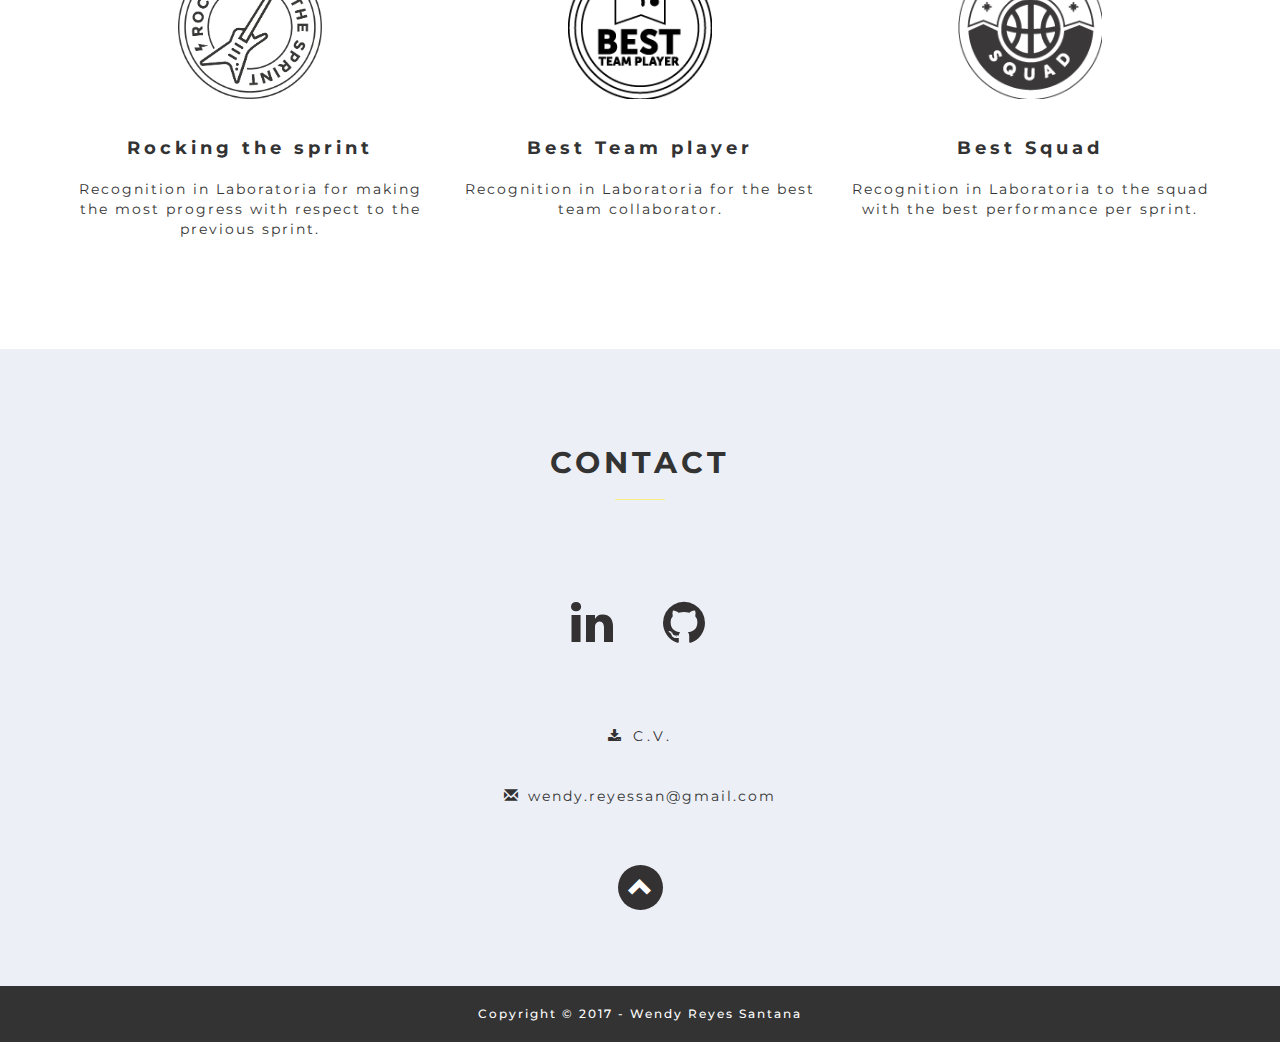
==== commit b7d22894: "Update en" ====
--- a/index.html
+++ b/index.html
@@ -29,14 +29,14 @@
           </div>
           <div class="collapse navbar-collapse" id="myNavbar">
             <ul class="nav navbar-nav navbar-right text-uppercase">
-              <li><a href="#home">inicio</a></li>
-              <li><a href="#about">sobre mí</a></li>
+              <li><a href="#home">Home</a></li>
+              <li><a href="#about">About</a></li>
               <!--
               <li><a href="#skills">habilidades</a></li>
               -->
-              <li><a href="#portfolio">portafolio</a></li>
-              <li><a href="#acknowledgments">Reconocimientos</a></li>
-							<li><a href="#contact">contacto</a></li>
+              <li><a href="#portfolio">Portfolio</a></li>
+              <li><a href="#acknowledgments">Recognition</a></li>
+							<li><a href="#contact">Contact</a></li>
             </ul>
           </div>
         </div>
@@ -55,7 +55,7 @@
       <div class="container slideanim">
         <div class="row">
           <div class="col-xs-12">
-            <h2 class="text-center">Sobre mí</h2>
+            <h2 class="text-center">About</h2>
             <hr class="text-center hr-title">
           </div>
         </div>
@@ -66,9 +66,8 @@
               <img src="assets/img/logo.png" alt="Logo cyan" id="cyan-logo">
             </div>
             -->
-						<p><span>"</span>Más de 4 años de experiencia creando 
-              soluciones web dinámicas y receptivas para los sectores de telecomunicaciones, banca, publicidad y finanzas. A lo largo de mi carrera, he adquirido una comprensión profunda de los principios de UX, lo que me permite diseñar interfaces de usuario visualmente atractivas, usables e intuitivas.</p>
-						<p>Mis habilidades comunicativas eficaces y mi enfoque colaborativo permiten una excelente sinergia con equipos multidisciplinarios, incluyendo diseñadores gráficos, desarrolladores y otros miembros del equipo. <span>"</span></p>
+						<p><span>"</span>Over 4 years of experience creating dynamic and responsive web solutions for the telecommunications, banking, advertising and finance sectors. Throughout my career, I have acquired a deep understanding of UX principles, allowing me to design visually appealing, usable and intuitive user interfaces.</p>
+						<p>My effective communication skills and collaborative approach allow for excellent synergy with multidisciplinary teams, including graphic designers, developers and other team members.<span>"</span></p>
 					</div>
 					<div class="col-xs-12 col-md-6 hidden-xs">
 						<img src="assets/img/perfil.jpg" alt="Imagen del perfil" class="img-responsive img-circle">
@@ -118,14 +117,14 @@
     <div id="portfolio">
       <div class="container">
 				<div class="row">
-          <h2 class="text-center">Portafolio</h2>
+          <h2 class="text-center">Portfolio</h2>
           <hr class="text-center hr-title">
 
           <div class="col-xs-12 item slideanim">
 	          <div class="col-sm-5 col-xs-12">
 	            <h3><strong>Huawei Store</strong></h3>
-	            <p>Rediseño de una web de e-commerce.</p>
-              <a href="https://medium.com/@wendy.reyessan/proyecto-orientado-a-la-aplicaci%C3%B3n-de-t%C3%A9cnicas-y-estrategias-de-prototipado-1c9bbcf1e987" class="btn btn-default" target="_blank" role="button">Ver caso de  uso</a>
+	            <p>Redesign of an e-commerce website.</p>
+              <a href="https://medium.com/@wendy.reyessan/proyecto-orientado-a-la-aplicaci%C3%B3n-de-t%C3%A9cnicas-y-estrategias-de-prototipado-1c9bbcf1e987" class="btn btn-default" target="_blank" role="button">View project</a>
             </div>
 	          <div class="col-sm-5 col-sm-offset-2 col-xs-12 item-img" id="flash"></div>
 	        </div>
@@ -144,8 +143,8 @@
 	          <div class="col-sm-5 col-xs-12 item-img hidden-xs" id="yape"></div>
 	          <div class="col-sm-5 col-sm-offset-2 col-xs-12">
 	            <h3><strong>BCP Challenge</strong></h3>
-	            <p>Proyecto de UX para el banco BCP</p>
-							<a href="https://docs.google.com/presentation/d/1IdjhiAYwyGbcwfNctMI5wC35aweOwzPd1KHDzsZZhLg/edit#slide=id.g371386a272_0_2" class="btn btn-default" target="_blank" role="button">Ver caso de  uso</a>
+	            <p>UX project for BCP bank</p>
+							<a href="https://docs.google.com/presentation/d/1IdjhiAYwyGbcwfNctMI5wC35aweOwzPd1KHDzsZZhLg/edit#slide=id.g371386a272_0_2" class="btn btn-default" target="_blank" role="button">View project</a>
 							<!--
               <a href="https://yape-wreyes.herokuapp.com/" class="btn btn-default" target="_blank" role="button">Demo</a>
               -->
@@ -155,8 +154,8 @@
 	        <div class="col-xs-12 item slideanim">
 	          <div class="col-sm-5 col-xs-12">
 	            <h3><strong>Fit 30</strong></h3>
-	            <p>Proyecto de UX writing para una app de bienestar</p>
-							<a href="https://docs.google.com/presentation/d/1_iKab0jCT4UDCzuE29qNi7YshenGJgnsFrczaoHOQXk/edit?usp=sharing" class="btn btn-default" target="_blank" role="button">Ver caso de  uso</a>
+	            <p>UX writing project for a wellness app</p>
+							<a href="https://docs.google.com/presentation/d/1_iKab0jCT4UDCzuE29qNi7YshenGJgnsFrczaoHOQXk/edit?usp=sharing" class="btn btn-default" target="_blank" role="button">View project</a>
 						</div>
 	          <div class="col-sm-5 col-sm-offset-2 col-xs-12 item-img" id="labcar"></div>
 	        </div>
@@ -166,14 +165,14 @@
     <div id="acknowledgments">
       <div class="container">
         <div class="row">
-          <h2 class="text-center text-uppercase">Reconocimientos</h2>
+          <h2 class="text-center text-uppercase">Recognition</h2>
           <hr class="text-center hr-title">
           <div class="col-xs-12 col-md-4">
             <article class="card animated fadeInLeft text-center">
               <img class="card-img-top img-responsive center-block" src="assets/img/rocking.png" alt="Pin Rocking">
               <div class="card-block">
                 <h4 class="card-title"><strong>Rocking the sprint</strong></h4>
-                <p class="card-text">Reconocimiento en Laboratoria por obtener el mayor progreso con respecto al sprint anterior.</p>
+                <p class="card-text">Recognition in Laboratoria for making the most progress with respect to the previous sprint.</p>
               </div>
             </article>
           </div>
@@ -182,7 +181,7 @@
               <img class="card-img-top img-responsive center-block" src="assets/img/team.png" alt="Pin best team">
               <div class="card-block">
                 <h4 class="card-title"><strong>Best Team player</strong></h4>
-                <p class="card-text">Reconocimiento en Laboratoria al mejor colaborador en equipo.</p>
+                <p class="card-text">Recognition in Laboratoria for the best team collaborator.</p>
               </div>
             </article>
           </div>
@@ -191,7 +190,7 @@
               <img class="card-img-top img-responsive center-block" src="assets/img/squad.png" alt="Pin best squad">
               <div class="card-block">
                 <h4 class="card-title"><strong>Best Squad</strong></h4>
-                <p class="card-text">Reconocimiento en Laboratoria al squad con mejor desempeño por sprint.</p>
+                <p class="card-text">Recognition in Laboratoria to the squad with the best performance per sprint.</p>
               </div>
             </article>
           </div>
@@ -201,7 +200,7 @@
 		<div id="contact">
 			<div class="container slideanim">
 				<div class="row text-center">
-					<h2>Contacto</h2>
+					<h2>Contact</h2>
           <hr class="text-center hr-title">
 					<div class="col-xs-12">
 						<p>
@@ -214,7 +213,6 @@
 						</p>
             <p class="col-xs-12"><span class="glyphicon glyphicon-envelope"></span> wendy.reyessan@gmail.com</p>
 						<a href="#myPage" title="To Top"><span class="glyphicon glyphicon-chevron-up"></span></a>
-						<p>Subir</p>
 					</div>
 				</div>
 			</div>
--- a/assets/css/main.css
+++ b/assets/css/main.css
@@ -60,8 +60,7 @@
   color: #FFFFFF;
 }
 
-.fa-angle-double-down,
-.glyphicon-chevron-up {
+.fa-angle-double-down {
 	font-size: 1.8em;
 	padding: 10px;
 	display: inline-block;
@@ -392,11 +391,18 @@
 
 #contact a:hover i,
 #contact a:hover span {
-	transform: rotateY(360deg);
+
 }
 
 #contact .glyphicon-chevron-up {
 	margin-top: 1.5em;
+	color: #FFFFFF;
+	background-color: #333131;
+	border-radius: 100%;
+	letter-spacing: normal;
+	font-size: 1.8em;
+	padding: 10px;
+	display: inline-block;
 }
 
 #contact i {
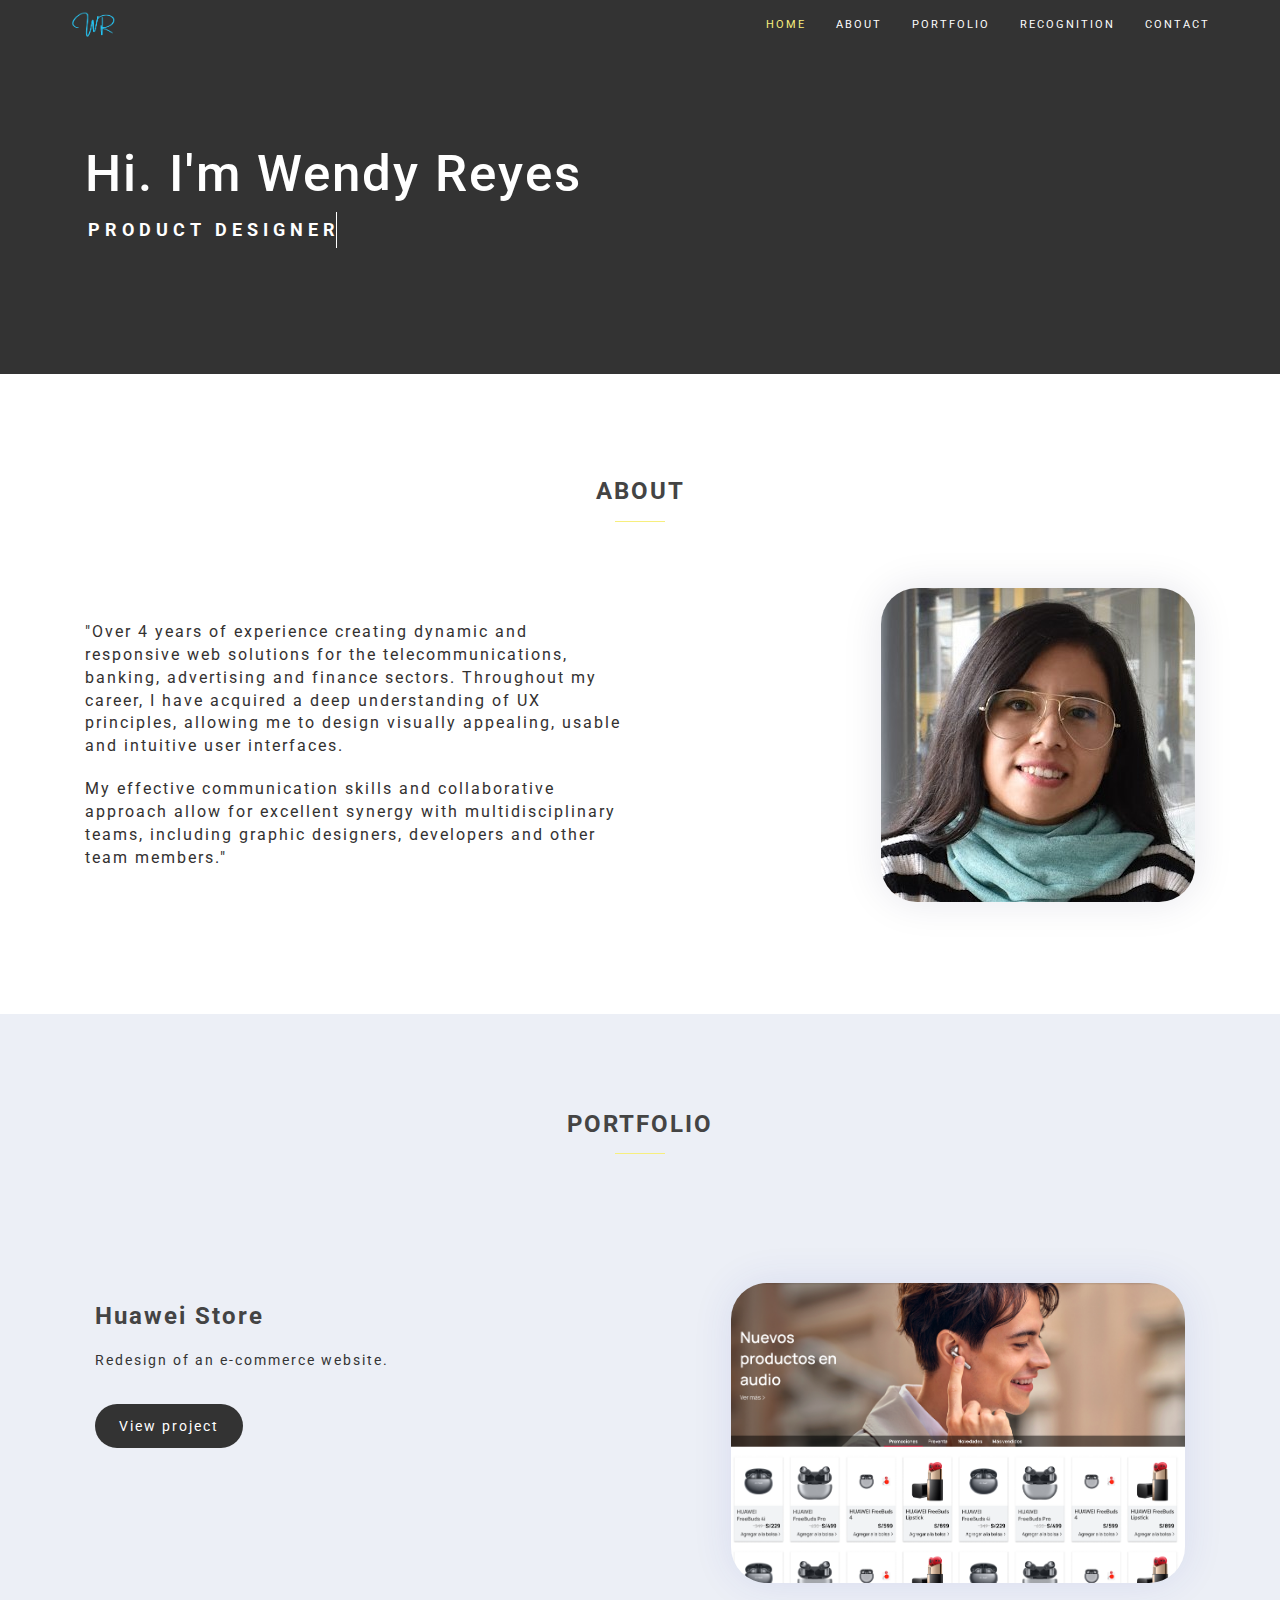
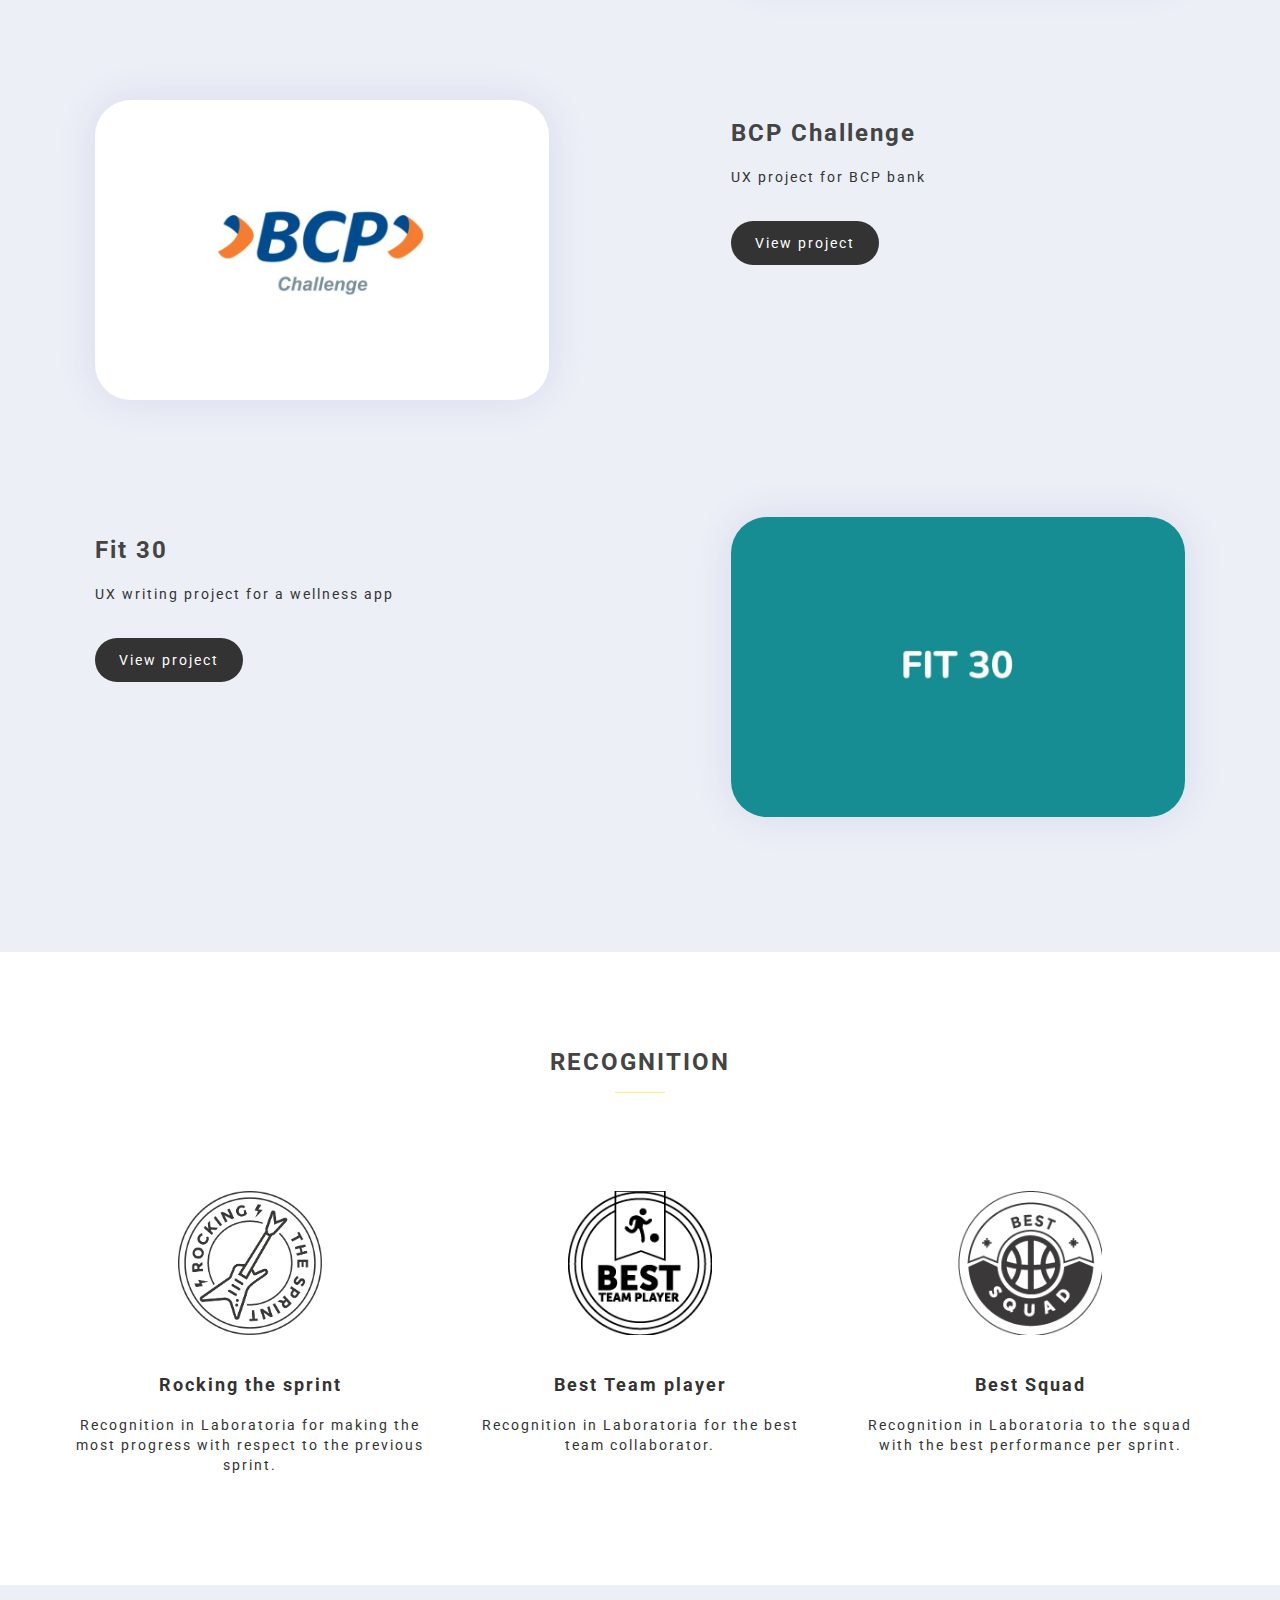
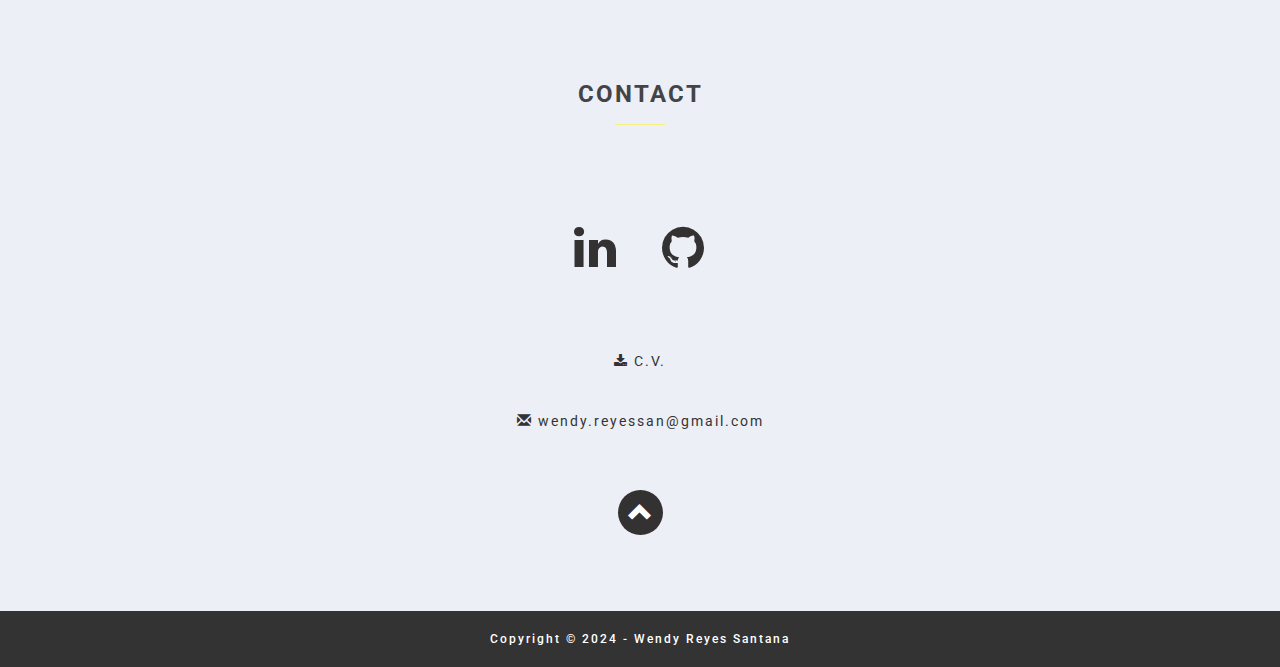
==== commit 2444fd64: "Update UI styles" ====
--- a/index.html
+++ b/index.html
@@ -43,13 +43,17 @@
       </nav>
     </header>
     <div id="home">
-			<div class="row">
-				<div class="col-xs-12 text-center">
-					<h1>Wendy Reyes</h1>
-					<h2 class="text-typing">UX Designer</h2>
-					<a href="#about" class="hidden-xs"><i class="fa fa-angle-double-down" aria-hidden="true"></i></a>
-				</div>
-			</div>
+      <div class="container">
+        <div class="row">
+          <div class="col-xs-12 text-center">
+            <h1>Hi. I'm Wendy Reyes</h1>
+            <h2 class="text-typing">Product Designer</h2>
+            <!--
+            <a href="#about" class="hidden-xs"><i class="fa fa-angle-double-down" aria-hidden="true"></i></a>
+            -->
+          </div>
+        </div>
+      </div>
     </div>
     <div id="about">
       <div class="container slideanim">
@@ -70,7 +74,7 @@
 						<p>My effective communication skills and collaborative approach allow for excellent synergy with multidisciplinary teams, including graphic designers, developers and other team members.<span>"</span></p>
 					</div>
 					<div class="col-xs-12 col-md-6 hidden-xs">
-						<img src="assets/img/perfil.jpg" alt="Imagen del perfil" class="img-responsive img-circle">
+						<img src="assets/img/perfil.jpg" alt="Imagen del perfil" class="img-responsive img-profile">
 					</div>
 				</div>
 			</div>
@@ -144,7 +148,7 @@
 	          <div class="col-sm-5 col-sm-offset-2 col-xs-12">
 	            <h3><strong>BCP Challenge</strong></h3>
 	            <p>UX project for BCP bank</p>
-							<a href="https://docs.google.com/presentation/d/1IdjhiAYwyGbcwfNctMI5wC35aweOwzPd1KHDzsZZhLg/edit#slide=id.g371386a272_0_2" class="btn btn-default" target="_blank" role="button">View project</a>
+							<a href="https://docs.google.com/presentation/d/1blYWFdEoPZGFKZY8T9giOaG4rbQ5GZzZ/edit?usp=sharing&ouid=114171951343328195513&rtpof=true&sd=true" class="btn btn-default" target="_blank" role="button">View project</a>
 							<!--
               <a href="https://yape-wreyes.herokuapp.com/" class="btn btn-default" target="_blank" role="button">Demo</a>
               -->
@@ -155,7 +159,7 @@
 	          <div class="col-sm-5 col-xs-12">
 	            <h3><strong>Fit 30</strong></h3>
 	            <p>UX writing project for a wellness app</p>
-							<a href="https://docs.google.com/presentation/d/1_iKab0jCT4UDCzuE29qNi7YshenGJgnsFrczaoHOQXk/edit?usp=sharing" class="btn btn-default" target="_blank" role="button">View project</a>
+							<a href="https://docs.google.com/presentation/d/1pxfJ75zCtaPzASAM2Wn_ys_j2nOWSNsh/edit?usp=sharing&ouid=114171951343328195513&rtpof=true&sd=true" class="btn btn-default" target="_blank" role="button">View project</a>
 						</div>
 	          <div class="col-sm-5 col-sm-offset-2 col-xs-12 item-img" id="labcar"></div>
 	        </div>
@@ -218,7 +222,7 @@
 			</div>
 		</div>
     <footer class="container-fluid text-center">
-      <h6>Copyright &copy; 2017 - Wendy Reyes Santana</h6>
+      <h6>Copyright &copy; 2024 - Wendy Reyes Santana</h6>
     </footer>
     <script src="assets/js/jquery-3.2.1.min.js" charset="utf-8"></script>
     <script src="assets/js/bootstrap.min.js" charset="utf-8"></script>
--- a/assets/css/main.css
+++ b/assets/css/main.css
@@ -1,23 +1,28 @@
 * {
-	font-family: 'Montserrat', sans-serif;
-	letter-spacing: 4px;
+	font-family: 'Roboto', sans-serif;
+	letter-spacing: 2px;
 }
 
 body {
 	background-color: #ffffff;
+}
+
+hr {
+	margin-top: 16px;
 }
 
 hr.hr-title {
 	border-top: 1px solid #F7EF7E;
 	width: 5rem;
-	margin-bottom: 8%;
+	margin-bottom: 6%;
 }
 
 h2 {
-	font-family: 'Montserrat', sans-serif;
+	font-family: 'Roboto', sans-serif;
 	text-transform: uppercase;
-	letter-spacing: 4px;
 	font-weight: bold;
+	font-size: 24px;
+	color: #444444;
 }
 
 /*Deslizar elementos
@@ -100,9 +105,8 @@
   text-transform: uppercase;
   font-size: 11px !important;
   line-height: 1.42857143 !important;
-  letter-spacing: 2px;
 	/*background-color: rgba(34, 34, 34, 0.8);*/
-	background-color: #333;
+	background-color: #333 !important;
 	border: none;
 }
 
@@ -112,40 +116,45 @@
 
 .navbar-inverse .navbar-nav li a:hover {
 	color: #F7EF7E;
+	background-color: #333 !important;
 }
 
 .navbar-inverse .navbar-nav .active a {
-	background-color: rgba(0, 0, 0, 0.5);
-}
-
-.text-typing{
+	/*background-color: rgba(0, 0, 0, 0.5);*/
+	background-color: #333 !important;
+	color: #F7EF7E;
+}
+
+.navbar-inverse .navbar-nav .active a:hover {
+	background-color: #333 !important;
+}
+
+.text-typing {
   color: #ffffff;
-  font-family: 'Montserrat', sans-serif;
+  font-family: 'Roboto', sans-serif;
 	text-transform: uppercase;
 	font-size: 18px;
-	letter-spacing: 4px;
+	letter-spacing: 5px;
   overflow:hidden;
   white-space:nowrap;
-  width: 9.5em;
+  width: 14em;
   -webkit-animation: type 1s steps(6), blink 1s linear infinite;
-  margin: auto;
-	margin-bottom: 9em;
-  padding:0;
+  margin: 0;
   border-right: .1em solid;
   line-height: 2em;
+	text-align: left;
 }
 
 h1.title{
   color: #ffffff;
   font-size: 100px;
-	font-family: 'Montserrat', sans-serif;
-	letter-spacing: 20px;
+	font-family: 'Activ', sans-serif;
 	font-weight: bold;
 }
 
 .text-typing:nth-child(2){
   -webkit-animation: type2 3s steps(21), blink 1s linear infinite;
-	padding: 0;
+	padding:0 0 0 3px;
 }
 
 @keyframes type{
@@ -169,15 +178,18 @@
 }
 
 #home {
+	/*
   height: 662px;
-  padding: 0;
-	background-color: #FFFFFF;
+	*/
+  padding: 9em 0;
+	background-color: #333;
+	/*
   background-image: url(../img/fondo4.png);
   background-position: -10% 100%;
   background-size: cover;
   background-repeat: no-repeat;
+	*/
   margin-bottom: 0;
-  padding-top: 16em;
 	-webkit-animation: animatedBackground 2s linear infinite;
 }
 
@@ -190,10 +202,10 @@
 }
 
 #home h1 {
-	font-family: 'Gruppo', sans-serif;
-	font-size:6vw;
+	font-family: 'Roboto', sans-serif;
+	font-size: 4vw;
 	color: #ffffff;
-	letter-spacing: 0.10em;
+	text-align: left;
 }
 
 #home a {
@@ -217,19 +229,19 @@
 
 #about p {
   font-family: 'Roboto', sans-serif;
-  letter-spacing: 1.5px;
   font-size: 16px;
 	color: #333131;
 }
 
-#about .img-circle {
+#about .img-profile {
 	/*
 	-webkit-filter: grayscale(100%);
 	filter: grayscale(100%);
 	*/
 	float: right;
 	/*box-shadow: rgba(0, 0, 0, 0.2) 0px 60px 40px -7px;*/
-	box-shadow: rgba(0, 0, 0, 0.16) 0px 3px 6px, rgba(0, 0, 0, 0.23) 0px 3px 6px;
+	box-shadow: 0px 0px 40px 0px rgba(1, 6, 66, 0.1), 0px 0px 0px 0px rgba(0, 0, 0, 0.20);
+	border-radius: 36px;
 }
 
 /*skills*/
@@ -270,8 +282,8 @@
 	background-color: #ECEFF6;
 }
 
-#portfolio hr {
-  margin-bottom: 4%;
+#portfolio h3 {
+  color: #444444;
 }
 
 #portfolio .btn {
@@ -289,6 +301,7 @@
 	color: #FFFFFF;
 	font-size: 14px;
 	padding: 12px 24px;
+	letter-spacing: 2px;
 }
 
 #portfolio .btn:hover {
@@ -309,23 +322,22 @@
 
 #portfolio .item-img {
 	cursor: pointer;
-	background-size: cover;
+	background-size: 100%;
 	background-position: center;
-	border-radius: 12px;
+	border-radius: 36px;
 	height: 300px;
 	transition: all 0.4s ease 0s;
-	box-shadow: 0px 0.1px 0.3px 0px rgba(0, 0, 0, 0.10), 0px 1px 2px 0px rgba(0, 0, 0, 0.20);
+	box-shadow: 0px 0px 40px 0px rgba(52, 60, 175, 0.1), 0px 0px 0px 0px rgba(0, 0, 0, 0.20);
 }
 
 #portfolio .item-img:hover {
 	transition: all 0.4s ease 0s;
-	box-shadow: 0px 0.1px 0.3px 0px rgba(0, 0, 0, 0.10), 0px 4px 8px 0px rgba(0, 0, 0, 0.20);
+	background-size: 102%;
 }
 
 
 #portfolio p {
 	color: #333;
-	letter-spacing: 2px;
 }
 
 #portfolio a {
@@ -371,7 +383,6 @@
 
 #acknowledgments h4, p {
 	margin: 2rem auto;
-	letter-spacing: 2px;
 }
 
 /*Contact*/
@@ -425,7 +436,6 @@
 }
 
 footer h6 {
-	letter-spacing: 2px;
 	line-height: 2rem;
 }
 
@@ -433,6 +443,11 @@
 	#home{
 		height: auto;
 	}
+
+	#portfolio .item-img {
+		background-repeat: no-repeat;
+		height: 212px;
+	}
 }
 
 @media only screen and (max-width: 900px) {
@@ -441,7 +456,15 @@
 	}
 
 	header #nav-logo {
-		margin-left: 12px;
+		margin-left: 24px;
+	}
+
+	.navbar-inverse .navbar-nav li a {
+		padding: 12px 24px;
+	}
+
+	.text-typing {
+		width: 14.5em;
 	}
 
 	#skills, #portfolio, #acknowledgments, #contact {
@@ -453,6 +476,7 @@
 		background-image: none;
 	  background-position: center;
 		padding-top: 2em;
+		padding-bottom: 0;
 		margin-top: 3em;
 	}
 
@@ -498,12 +522,14 @@
 
 	#portfolio .item {
 		margin: 3rem auto;
-		padding-left: 30px;
-		padding-right: 30px;
+		padding-left: 24px;
+		padding-right: 24px;
 	}
 
 	#portfolio .item-img {
 		margin-top: 1em;
+		background-repeat: no-repeat;
+		height: 204px;
 	}
 
 	#portfolio .btn {
@@ -512,7 +538,6 @@
 
 	#portfolio p {
 		font-size: 1.5rem;
-		letter-spacing: 2px;
 	}
 
 	#portfolio .container .row {
@@ -537,15 +562,15 @@
 		padding: 2em 0;
 	}
 
-	#contact p {
-		letter-spacing: 0.1rem;
-	}
-
 	#contact i {
 		font-size: 2.5em;
 		margin: 0 16px;
 	}
 
+	#contact .glyphicon-chevron-up {
+		font-size: 1em;
+	}
+
 	#footer h6 {
 		font-size: 11px;
 	}
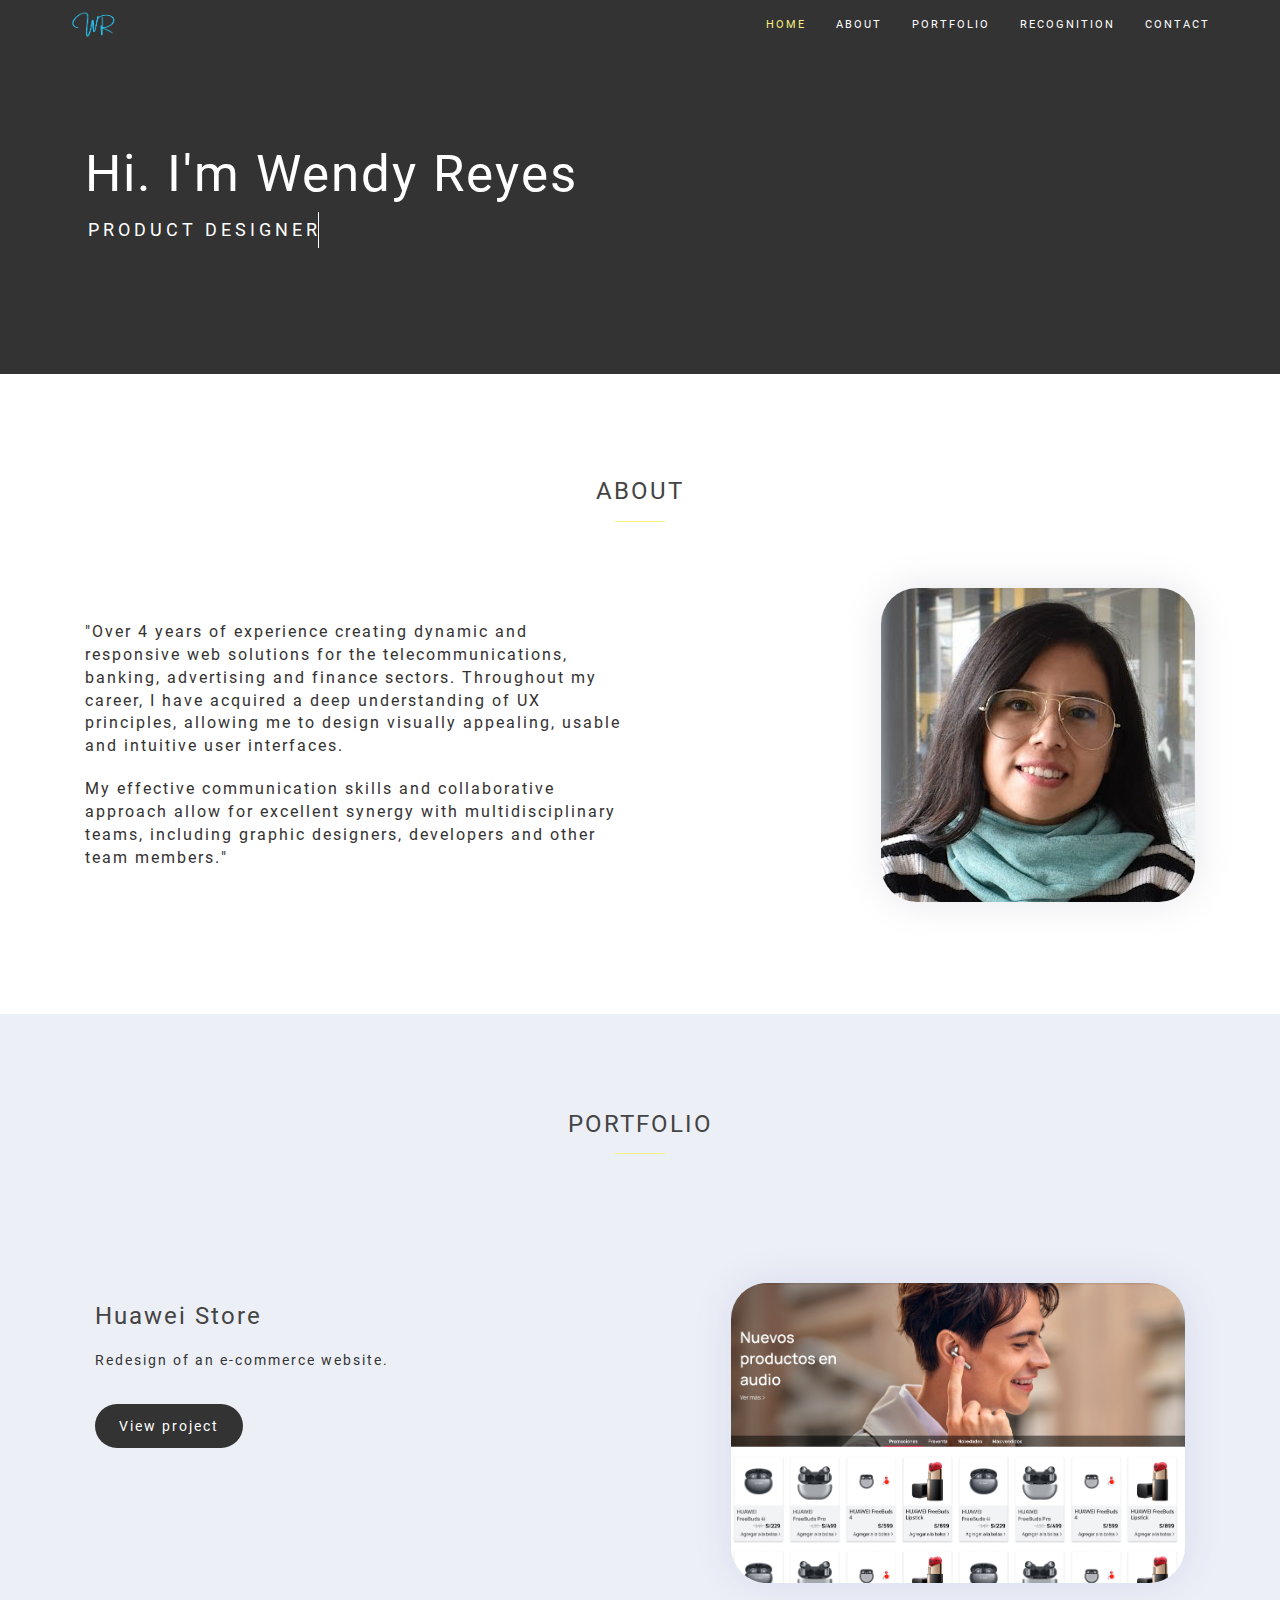
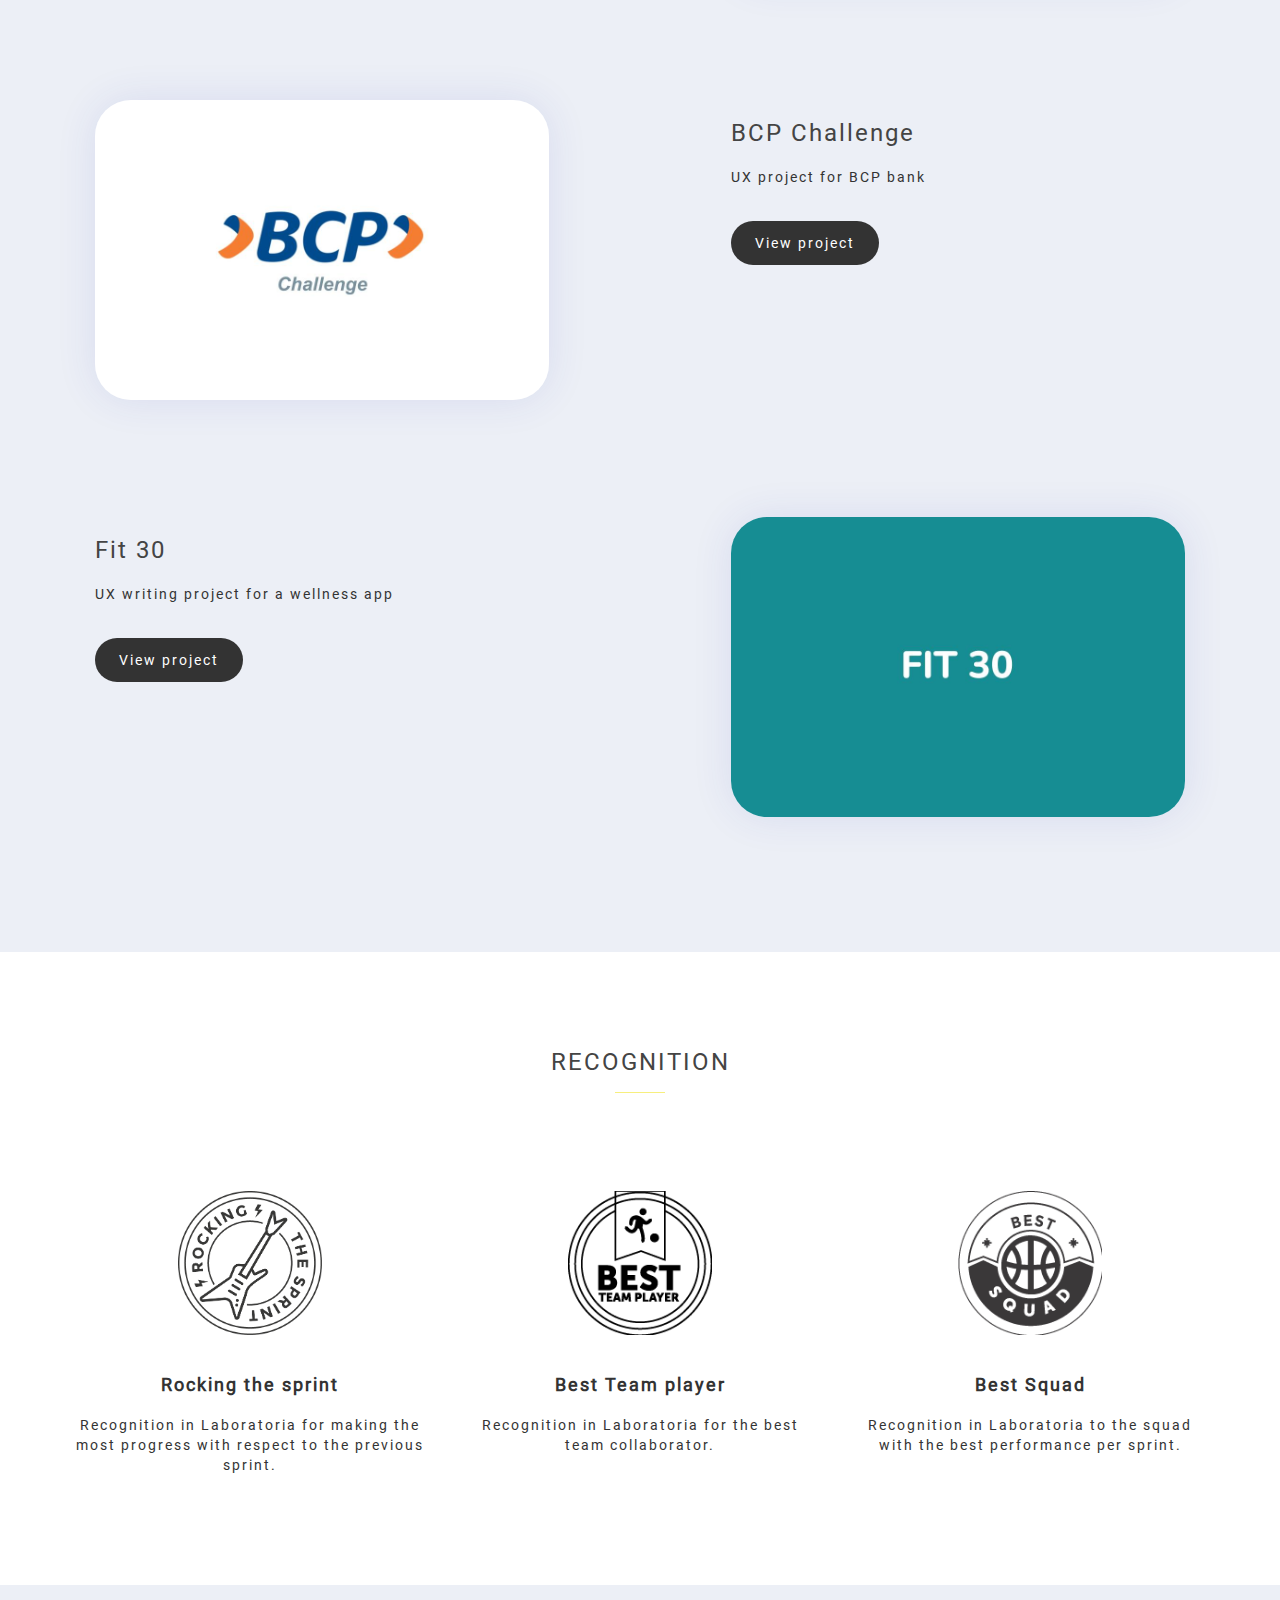
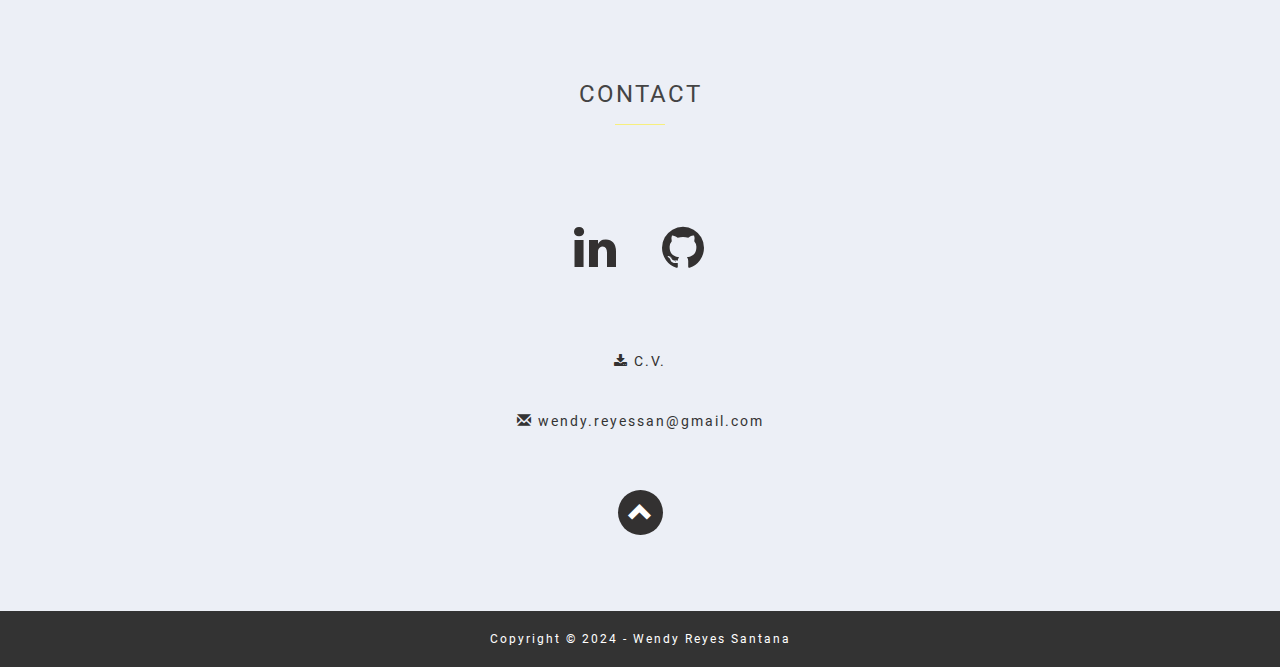
==== commit c088badd: "Update Fonts" ====
--- a/index.html
+++ b/index.html
@@ -4,8 +4,8 @@
     <meta charset="utf-8">
     <meta name="viewport" content="width=device-width, initial-scale=1">
     <title>Wendy Reyes Santana</title>
+    <link href="assets/css/fonts/Roboto-Regular.ttf" rel="stylesheet">
     <link href="https://fonts.googleapis.com/css?family=Montserrat" rel="stylesheet" type="text/css">
-    <link href="https://fonts.googleapis.com/css?family=Roboto" rel="stylesheet">
     <link rel="stylesheet" href="https://fonts.googleapis.com/css?family=Gruppo">
 		<link rel="icon" href="assets/img/logo.png" type="image/png">
 		<link href="https://cdnjs.cloudflare.com/ajax/libs/font-awesome/4.7.0/css/font-awesome.css" rel="stylesheet">
@@ -126,7 +126,7 @@
 
           <div class="col-xs-12 item slideanim">
 	          <div class="col-sm-5 col-xs-12">
-	            <h3><strong>Huawei Store</strong></h3>
+	            <h3>Huawei Store</h3>
 	            <p>Redesign of an e-commerce website.</p>
               <a href="https://medium.com/@wendy.reyessan/proyecto-orientado-a-la-aplicaci%C3%B3n-de-t%C3%A9cnicas-y-estrategias-de-prototipado-1c9bbcf1e987" class="btn btn-default" target="_blank" role="button">View project</a>
             </div>
@@ -146,7 +146,7 @@
 	        <div class="col-xs-12 item slideanim">
 	          <div class="col-sm-5 col-xs-12 item-img hidden-xs" id="yape"></div>
 	          <div class="col-sm-5 col-sm-offset-2 col-xs-12">
-	            <h3><strong>BCP Challenge</strong></h3>
+	            <h3>BCP Challenge</h3>
 	            <p>UX project for BCP bank</p>
 							<a href="https://docs.google.com/presentation/d/1blYWFdEoPZGFKZY8T9giOaG4rbQ5GZzZ/edit?usp=sharing&ouid=114171951343328195513&rtpof=true&sd=true" class="btn btn-default" target="_blank" role="button">View project</a>
 							<!--
@@ -157,7 +157,7 @@
 	        </div>
 	        <div class="col-xs-12 item slideanim">
 	          <div class="col-sm-5 col-xs-12">
-	            <h3><strong>Fit 30</strong></h3>
+	            <h3>Fit 30</h3>
 	            <p>UX writing project for a wellness app</p>
 							<a href="https://docs.google.com/presentation/d/1pxfJ75zCtaPzASAM2Wn_ys_j2nOWSNsh/edit?usp=sharing&ouid=114171951343328195513&rtpof=true&sd=true" class="btn btn-default" target="_blank" role="button">View project</a>
 						</div>
--- a/assets/css/main.css
+++ b/assets/css/main.css
@@ -1,5 +1,11 @@
+@font-face {
+  font-family: 'Roboto-Regular';
+  src: url('fonts/Roboto-Regular.ttf');
+	src: url('fonts/Roboto-Regular.ttf') format('truetype');
+}
+
 * {
-	font-family: 'Roboto', sans-serif;
+	font-family: 'Roboto-Regular', Arial, sans-serif;
 	letter-spacing: 2px;
 }
 
@@ -18,9 +24,9 @@
 }
 
 h2 {
-	font-family: 'Roboto', sans-serif;
+	font-family: 'Roboto-Regular', sans-serif;
 	text-transform: uppercase;
-	font-weight: bold;
+	font-weight: 500;
 	font-size: 24px;
 	color: #444444;
 }
@@ -129,15 +135,16 @@
 	background-color: #333 !important;
 }
 
-.text-typing {
+h2.text-typing {
   color: #ffffff;
-  font-family: 'Roboto', sans-serif;
+  font-family: 'Roboto-Regular', sans-serif;
 	text-transform: uppercase;
 	font-size: 18px;
-	letter-spacing: 5px;
+	font-weight: 500;
+	letter-spacing: 4px;
   overflow:hidden;
   white-space:nowrap;
-  width: 14em;
+  width: 13em;
   -webkit-animation: type 1s steps(6), blink 1s linear infinite;
   margin: 0;
   border-right: .1em solid;
@@ -202,7 +209,7 @@
 }
 
 #home h1 {
-	font-family: 'Roboto', sans-serif;
+	font-family: 'Roboto-Regular', sans-serif;
 	font-size: 4vw;
 	color: #ffffff;
 	text-align: left;
@@ -228,7 +235,7 @@
 }
 
 #about p {
-  font-family: 'Roboto', sans-serif;
+  font-family: 'Roboto-Regular', sans-serif;
   font-size: 16px;
 	color: #333131;
 }
@@ -476,7 +483,7 @@
 		background-image: none;
 	  background-position: center;
 		padding-top: 2em;
-		padding-bottom: 0;
+		padding-bottom: 5em;
 		margin-top: 3em;
 	}
 
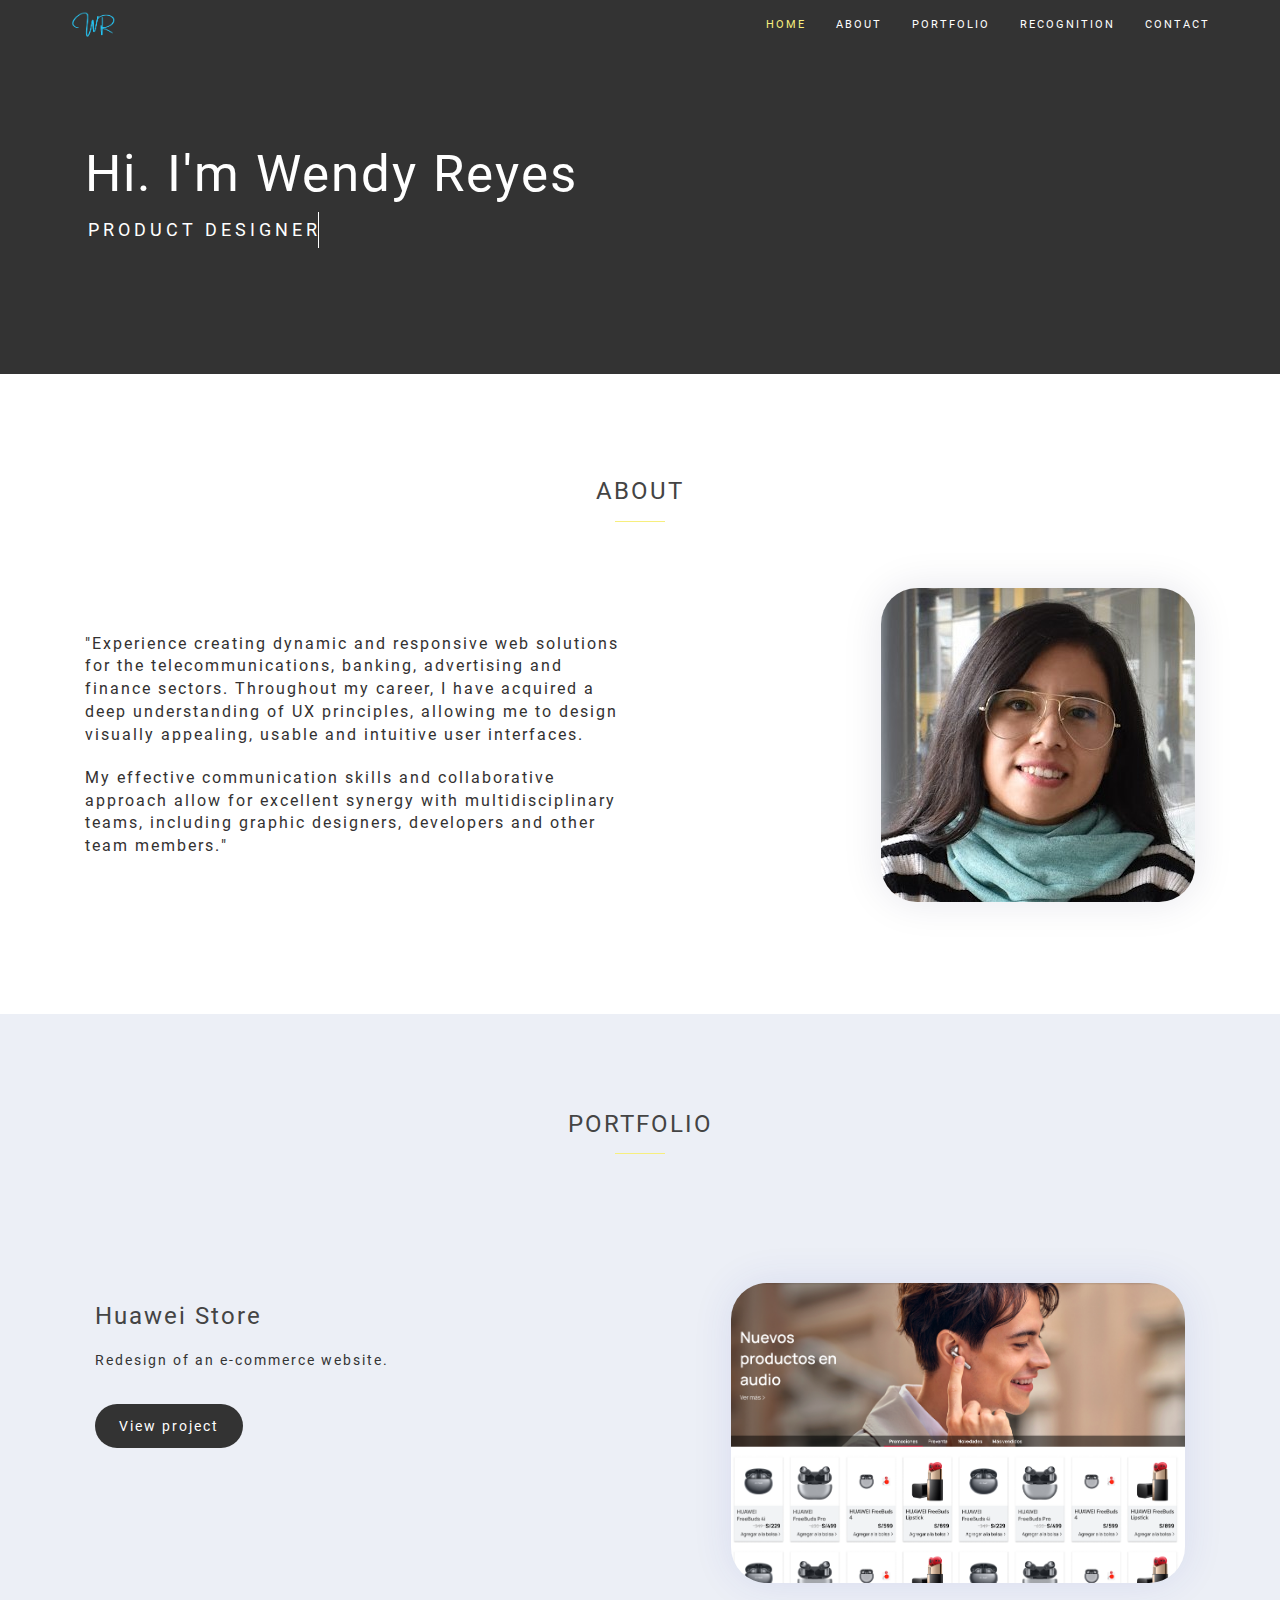
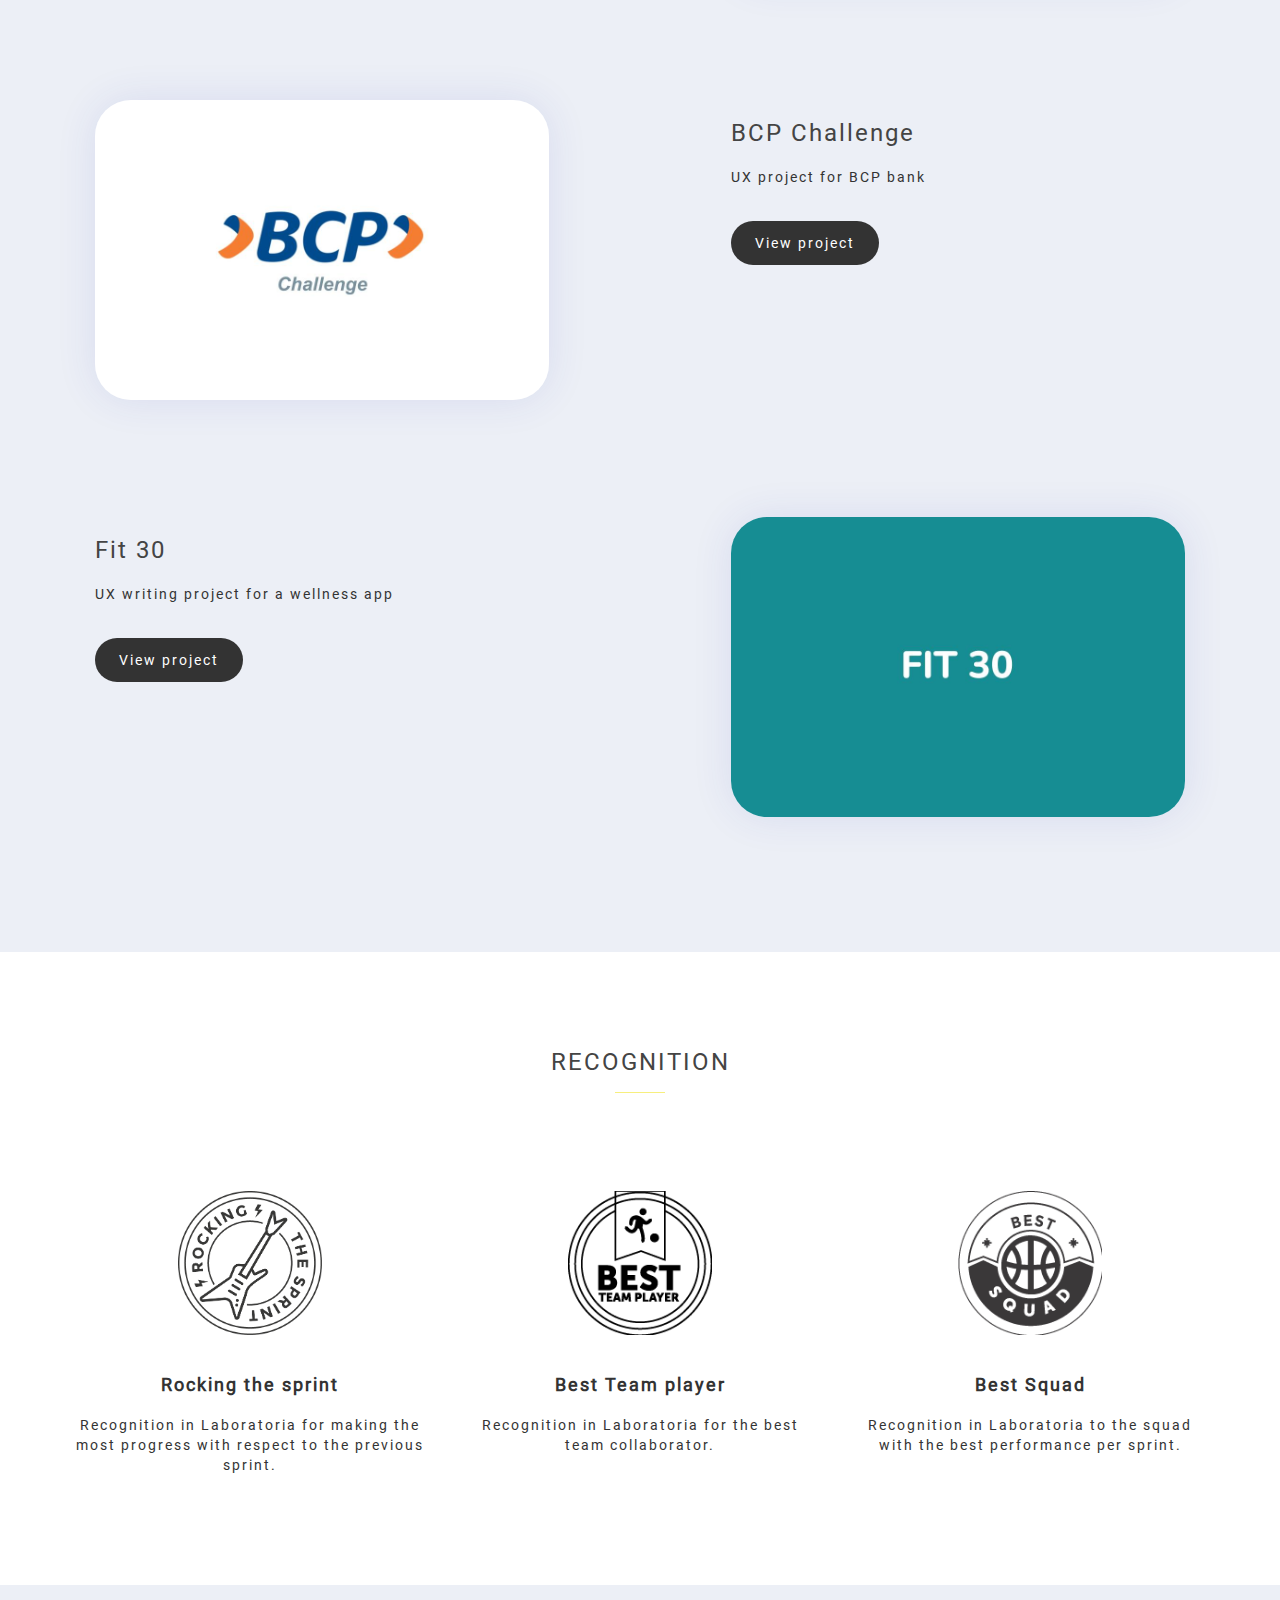
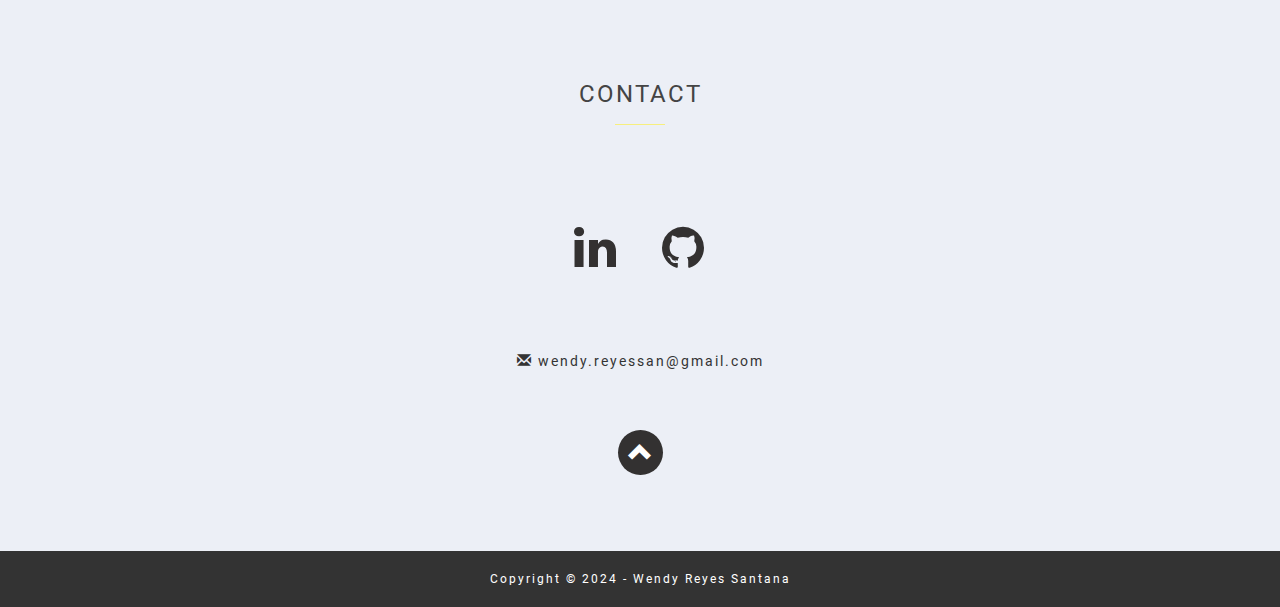
==== commit 22a9cfb0: "Update content" ====
--- a/index.html
+++ b/index.html
@@ -70,7 +70,7 @@
               <img src="assets/img/logo.png" alt="Logo cyan" id="cyan-logo">
             </div>
             -->
-						<p><span>"</span>Over 4 years of experience creating dynamic and responsive web solutions for the telecommunications, banking, advertising and finance sectors. Throughout my career, I have acquired a deep understanding of UX principles, allowing me to design visually appealing, usable and intuitive user interfaces.</p>
+						<p><span>"</span>Experience creating dynamic and responsive web solutions for the telecommunications, banking, advertising and finance sectors. Throughout my career, I have acquired a deep understanding of UX principles, allowing me to design visually appealing, usable and intuitive user interfaces.</p>
 						<p>My effective communication skills and collaborative approach allow for excellent synergy with multidisciplinary teams, including graphic designers, developers and other team members.<span>"</span></p>
 					</div>
 					<div class="col-xs-12 col-md-6 hidden-xs">
@@ -212,9 +212,6 @@
 							<a href="https://github.com/flordeciruela" target="_blank"><i class="fa fa-github" aria-hidden="true"></i></a>
 						</p>
 						<br class="hidden-xs">
-						<p class="col-xs-12">
-							<a href="assets/docs/wendy_reyes_cv.pdf"><span class="fa fa-download" aria-hidden="true"></span> C.V.</a>
-						</p>
             <p class="col-xs-12"><span class="glyphicon glyphicon-envelope"></span> wendy.reyessan@gmail.com</p>
 						<a href="#myPage" title="To Top"><span class="glyphicon glyphicon-chevron-up"></span></a>
 					</div>
